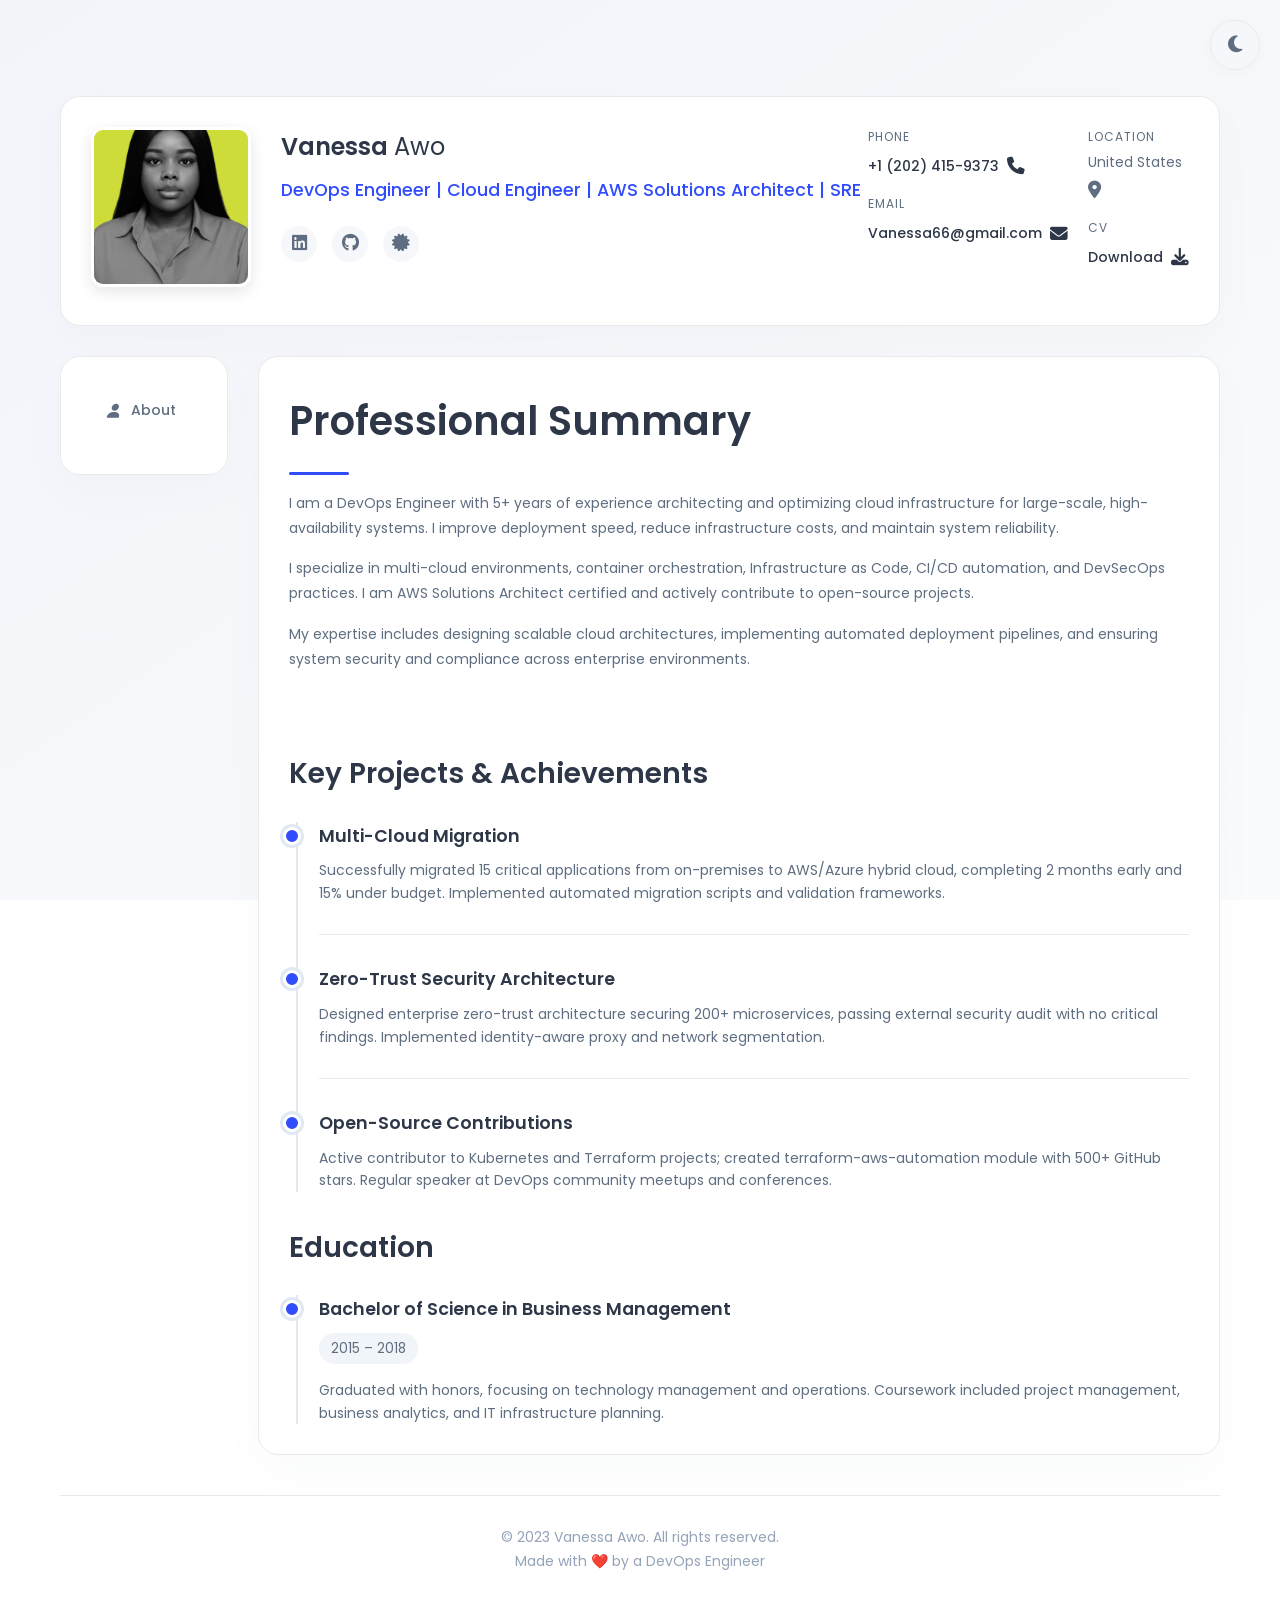
==== index.html @ 6b7e1b58 "Add files via upload" ====
<!DOCTYPE html>
<html lang="en">
<head>
    <meta charset="UTF-8">
    <meta name="viewport" content="width=device-width, initial-scale=1.0">
    <title>Vanessa Awo - DevOps Engineer</title>
    <link rel="stylesheet" href="https://cdnjs.cloudflare.com/ajax/libs/font-awesome/6.4.0/css/all.min.css">
    <link rel="preconnect" href="https://fonts.googleapis.com">
    <link rel="preconnect" href="https://fonts.gstatic.com" crossorigin>
    <link href="https://fonts.googleapis.com/css2?family=Poppins:wght@300;400;500;600;700&display=swap" rel="stylesheet">
    <style>
        /* CSS Variables - Light Theme (Default) */
        :root {
            --primary-color: #304cfd;
            --secondary-color: #5e6e80;
            --accent-color: #304cfd;
            --bg-color: linear-gradient(145.44deg, #f2f4fa, #fafbfc);
            --card-bg: #fff;
            --text-color: #2d3748;
            --text-light: #5e6e80;
            --border-color: #eaeaea;
            --shadow-color: rgba(103, 118, 128, .03);
            --header-bg: #fff;
            --sidebar-bg: #fff;
            --progress-bg: #f1f5f9;
            --timeline-bg: #e2e8f0;
            --form-bg: #fff;
            --social-bg: #f5f7fa;
            --nav-hover: #f5f7fa;
            --nav-active: #304cfd;
            --nav-text: #5e6e80;
            --nav-text-hover: #304cfd;
            --nav-text-active: #fff;
            --status-color: #304cfd;
            --footer-text: #94a3b8;
            --toggle-bg: #f5f7fa;
            --toggle-color: #5e6e80;
            --toggle-active: #304cfd;
        }

        /* Dark Theme Variables */
        body.dark-theme {
            --primary-color: #6366f1;
            --secondary-color: #94a3b8;
            --accent-color: #6366f1;
            --bg-color: linear-gradient(145.44deg, #0f172a, #1e293b);
            --card-bg: #1e293b;
            --text-color: #f1f5f9;
            --text-light: #94a3b8;
            --border-color: #334155;
            --shadow-color: rgba(0, 0, 0, 0.3);
            --header-bg: #1e293b;
            --sidebar-bg: #1e293b;
            --progress-bg: #334155;
            --timeline-bg: #475569;
            --form-bg: #1e293b;
            --social-bg: #334155;
            --nav-hover: #334155;
            --nav-active: #6366f1;
            --nav-text: #94a3b8;
            --nav-text-hover: #6366f1;
            --nav-text-active: #fff;
            --status-color: #6366f1;
            --footer-text: #64748b;
            --toggle-bg: #334155;
            --toggle-color: #94a3b8;
            --toggle-active: #6366f1;
        }

        /* Reset and Base Styles */
        * {
            margin: 0;
            padding: 0;
            box-sizing: border-box;
            background-repeat: no-repeat;
        }

        ::selection {
            background: transparent;
            color: var(--primary-color);
        }

        html {
            font-size: 1rem;
            -webkit-overflow-scrolling: touch;
            box-sizing: border-box;
            -ms-overflow-x: hidden;
        }

        body {
            background: var(--bg-color);
            background-repeat: no-repeat;
            background-attachment: fixed;
            color: var(--text-light);
            font-family: 'Poppins', sans-serif;
            font-weight: 400;
            font-size: .875rem;
            line-height: 1.7;
            min-height: 100vh;
            overflow-x: hidden;
            -webkit-font-smoothing: antialiased;
            transition: background 0.3s ease, color 0.3s ease;
        }

        /* Theme Toggle Button */
        .theme-toggle {
            position: fixed;
            top: 20px;
            right: 20px;
            z-index: 1000;
        }

        .theme-toggle-btn {
            width: 50px;
            height: 50px;
            border-radius: 50%;
            background: var(--toggle-bg);
            border: 1px solid var(--border-color);
            color: var(--toggle-color);
            cursor: pointer;
            display: flex;
            align-items: center;
            justify-content: center;
            font-size: 1.2rem;
            transition: all 0.3s ease;
            box-shadow: 0 4px 12px var(--shadow-color);
        }

        .theme-toggle-btn:hover {
            transform: translateY(-2px);
            box-shadow: 0 6px 16px var(--shadow-color);
            color: var(--toggle-active);
        }

        .theme-toggle-btn .fa-sun {
            display: none;
        }

        .dark-theme .theme-toggle-btn .fa-moon {
            display: none;
        }

        .dark-theme .theme-toggle-btn .fa-sun {
            display: block;
        }

        /* Container for centering content */
        .container {
            width: 100%;
            max-width: 1200px;
            margin: 0 auto;
            padding: 0 20px;
        }

        /* Box styling */
        .box {
            background-color: var(--card-bg);
            border-radius: 20px;
            box-shadow: 0 20px 40px var(--shadow-color);
            padding: 1.875rem;
            transition: all 0.3s ease;
            border: 1px solid var(--border-color);
        }

        /* Header specific styles */
        .header {
            display: flex;
            margin-bottom: 1.875rem;
        }

        .header__left {
            display: flex;
            align-items: flex-start;
            gap: 30px;
            flex: 1;
        }

        .header__photo {
            flex-shrink: 0;
        }

        .header__photo-img {
            width: 160px;
            height: 160px;
            border-radius: 12px;
            object-fit: cover;
            border: 3px solid var(--card-bg);
            box-shadow: 0 5px 15px rgba(0, 0, 0, 0.1);
        }

        .header__base-info {
            flex: 1;
        }

        /* Title styles */
        .title {
            font-weight: 600;
            color: var(--text-color);
            margin-bottom: 8px;
            transition: color 0.3s ease;
        }

        .titl--h4 {
            font-size: 1.5rem;
            font-weight: 600;
        }

        .weight--400 {
            font-weight: 400;
        }

        /* Status text */
        .status {
            color: var(--status-color);
            font-weight: 500;
            margin-bottom: 20px;
            font-size: 1.1rem;
        }

        /* Social icons */
        .header__social {
            display: flex;
            gap: 15px;
            list-style: none;
            padding: 0;
            margin-top: 20px;
        }

        .header__social li a {
            display: inline-flex;
            align-items: center;
            justify-content: center;
            width: 36px;
            height: 36px;
            background: var(--social-bg);
            border-radius: 50%;
            color: var(--text-light);
            transition: all 0.3s ease;
            text-decoration: none;
        }

        .header__social li a:hover {
            background: var(--accent-color);
            color: #fff;
            transform: translateY(-2px);
        }

        /* Font icons for social media */
        .font-icon {
            font-style: normal;
            font-size: 1.1rem;
        }

        /* Right side of header */
        .header__right {
            display: flex;
            gap: 20px;
        }

        .header__contact {
            list-style: none;
            padding: 0;
            margin: 0;
        }

        .header__contact li {
            margin-bottom: 12px;
            display: flex;
            flex-direction: column;
        }

        .overhead {
            font-size: 0.75rem;
            color: var(--secondary-color);
            text-transform: uppercase;
            letter-spacing: 1px;
            margin-bottom: 4px;
        }

        .header__contact a {
            color: var(--text-color);
            text-decoration: none;
            font-weight: 500;
            display: flex;
            align-items: center;
            gap: 8px;
            transition: color 0.3s ease;
        }

        .header__contact a:hover {
            color: var(--accent-color);
        }

        /* Specific icon styles */
        .icon-mail::before { content: "\f0e0"; font-family: "Font Awesome 6 Free"; font-weight: 900; }
        .icon-phone::before { content: "\f095"; font-family: "Font Awesome 6 Free"; font-weight: 900; }
        .icon-location::before { content: "\f3c5"; font-family: "Font Awesome 6 Free"; font-weight: 900; }
        .icon-download::before { content: "\f019"; font-family: "Font Awesome 6 Free"; font-weight: 900; }
        .icon-send::before { content: "\f1d8"; font-family: "Font Awesome 6 Free"; font-weight: 900; }
        .icon-linkedin1::before { content: "\f08c"; font-family: "Font Awesome 6 Brands"; }
        .icon-github1::before { content: "\f09b"; font-family: "Font Awesome 6 Brands"; }
        .icon-certificate::before { content: "\f0a3"; font-family: "Font Awesome 6 Free"; font-weight: 900; }
        .icon-check-circle::before { content: "\f058"; font-family: "Font Awesome 6 Free"; font-weight: 900; }

        /* Navigation Icons */
        .icon-user::before { content: "\f007"; font-family: "Font Awesome 6 Free"; font-weight: 900; }
        .icon-file-text::before { content: "\f15c"; font-family: "Font Awesome 6 Free"; font-weight: 900; }
        .icon-codesandbox::before { content: "\f5fd"; font-family: "Font Awesome 6 Free"; font-weight: 900; }
        .icon-book-open::before { content: "\f518"; font-family: "Font Awesome 6 Free"; font-weight: 900; }
        .icon-book::before { content: "\f02d"; font-family: "Font Awesome 6 Free"; font-weight: 900; }

        /* Additional spacing for the page */
        .gutter-top {
            padding-top: 6rem;
        }

        /* Row and Grid System */
        .row {
            display: flex;
            flex-wrap: wrap;
            margin: 0 -15px;
        }

        .sticky-parent {
            position: relative;
        }

        /* Column system */
        .col-12 {
            flex: 0 0 100%;
            max-width: 100%;
            padding: 0 15px;
        }

        @media (min-width: 768px) {
            .col-md-12 {
                flex: 0 0 100%;
                max-width: 100%;
            }
            
            .col-md-6 {
                flex: 0 0 50%;
                max-width: 50%;
            }
        }

        @media (min-width: 992px) {
            .col-lg-2 {
                flex: 0 0 16.666667%;
                max-width: 16.666667%;
            }
            
            .col-lg-10 {
                flex: 0 0 83.333333%;
                max-width: 83.333333%;
            }
            
            .col-lg-6 {
                flex: 0 0 50%;
                max-width: 50%;
            }
        }

        /* Sidebar Navigation */
        .sidebar {
            position: sticky;
            top: 100px;
        }

        .nav {
            list-style: none;
            padding: 0;
            margin: 0;
        }

        .nav__item {
            margin-bottom: 8px;
        }

        .nav__item a {
            display: flex;
            align-items: center;
            gap: 12px;
            padding: 12px 16px;
            color: var(--nav-text);
            text-decoration: none;
            border-radius: 10px;
            transition: all 0.3s ease;
            font-weight: 500;
        }

        .nav__item a:hover {
            background: var(--nav-hover);
            color: var(--nav-text-hover);
        }

        .nav__item a.router-link-exact-active,
        .nav__item a.router-link-active {
            background: var(--nav-active);
            color: var(--nav-text-active);
        }

        /* Main Content */
        .box-content {
            padding: 30px;
        }

        .pb-0 {
            padding-bottom: 0;
        }

        .pb-2 {
            padding-bottom: 0.5rem;
        }

        .pb-sm-2 {
            padding-bottom: 0.5rem;
        }

        @media (min-width: 576px) {
            .pb-sm-2 {
                padding-bottom: 1rem;
            }
        }

        .mt-2 {
            margin-top: 0.5rem;
        }

        .mt-3 {
            margin-top: 1rem;
        }

        .mt-4 {
            margin-top: 2rem;
        }

        .title--h1 {
            font-size: 2.5rem;
            font-weight: 600;
            color: var(--text-color);
            margin-bottom: 1rem;
        }

        .title--h3 {
            font-size: 1.75rem;
            font-weight: 600;
            color: var(--text-color);
            margin-bottom: 1.5rem;
        }

        .title--h4 {
            font-size: 1.25rem;
            font-weight: 600;
            color: var(--text-color);
            margin-bottom: 10px;
        }

        .title--h5 {
            font-size: 1.1rem;
            font-weight: 600;
            color: var(--text-color);
            margin-bottom: 5px;
        }

        .title__separate {
            position: relative;
            padding-bottom: 20px;
        }

        .title__separate::after {
            content: '';
            position: absolute;
            bottom: 0;
            left: 0;
            width: 60px;
            height: 3px;
            background: var(--accent-color);
            border-radius: 2px;
        }

        /* Resume Section Styles */
        .timeline {
            position: relative;
            padding-left: 30px;
        }

        .timeline::before {
            content: '';
            position: absolute;
            left: 7px;
            top: 0;
            bottom: 0;
            width: 2px;
            background: var(--timeline-bg);
        }

        .timeline__item {
            position: relative;
            margin-bottom: 30px;
            padding-bottom: 30px;
            border-bottom: 1px solid var(--border-color);
        }

        .timeline__item:last-child {
            border-bottom: none;
            margin-bottom: 0;
            padding-bottom: 0;
        }

        .timeline__item::before {
            content: '';
            position: absolute;
            left: -36px;
            top: 5px;
            width: 12px;
            height: 12px;
            border-radius: 50%;
            background: var(--accent-color);
            border: 3px solid var(--card-bg);
            box-shadow: 0 0 0 3px var(--timeline-bg);
        }

        .timeline__title {
            font-size: 1.1rem;
            font-weight: 600;
            color: var(--text-color);
            margin-bottom: 8px;
        }

        .timeline__title small {
            color: var(--secondary-color);
            font-weight: 400;
        }

        .timeline__period {
            display: inline-block;
            padding: 4px 12px;
            background: var(--progress-bg);
            border-radius: 20px;
            font-size: 0.85rem;
            color: var(--text-light);
            margin-bottom: 15px;
        }

        .timeline__description {
            color: var(--text-light);
            line-height: 1.6;
        }

        .timeline__description ul {
            list-style-type: none;
            padding-left: 0;
        }

        .timeline__description li {
            position: relative;
            padding-left: 20px;
            margin-bottom: 8px;
            color: var(--text-light);
        }

        .timeline__description li::before {
            content: "•";
            position: absolute;
            left: 0;
            color: var(--accent-color);
            font-weight: bold;
            font-size: 18px;
        }

        /* Skills Section */
        .skills-grid {
            display: grid;
            grid-template-columns: repeat(auto-fill, minmax(300px, 1fr));
            gap: 20px;
            margin-top: 20px;
        }

        .skill-category {
            margin-bottom: 25px;
        }

        .skill-category h4 {
            margin-bottom: 15px;
            color: var(--text-color);
        }

        .skill-tags {
            display: flex;
            flex-wrap: wrap;
            gap: 10px;
        }

        .skill-tag {
            display: inline-block;
            padding: 6px 15px;
            background: var(--social-bg);
            color: var(--text-light);
            border-radius: 20px;
            font-size: 0.85rem;
            font-weight: 500;
            transition: all 0.3s ease;
        }

        .skill-tag:hover {
            background: var(--accent-color);
            color: #fff;
            transform: translateY(-2px);
        }

        /* Contact Form Styles */
        .contact-form {
            margin-top: 20px;
        }

        .form-group {
            margin-bottom: 20px;
        }

        .form-control {
            width: 100%;
            padding: 12px 16px;
            font-size: 0.95rem;
            line-height: 1.5;
            color: var(--text-color);
            background-color: var(--form-bg);
            border: 1px solid var(--border-color);
            border-radius: 8px;
            transition: all 0.3s ease;
            font-family: 'Poppins', sans-serif;
        }

        .form-control:focus {
            outline: none;
            border-color: var(--accent-color);
            box-shadow: 0 0 0 3px rgba(48, 76, 253, 0.1);
        }

        .form-control::placeholder {
            color: var(--secondary-color);
        }

        .textarea {
            min-height: 120px;
            resize: vertical;
        }

        .btn {
            display: inline-flex;
            align-items: center;
            gap: 8px;
            padding: 12px 24px;
            background: var(--accent-color);
            color: white;
            border: none;
            border-radius: 8px;
            font-size: 0.95rem;
            font-weight: 500;
            cursor: pointer;
            transition: all 0.3s ease;
            font-family: 'Poppins', sans-serif;
        }

        .btn:hover {
            transform: translateY(-2px);
            box-shadow: 0 5px 15px rgba(48, 76, 253, 0.2);
        }

        .btn:active {
            transform: translateY(0);
        }

        .text-center {
            text-align: center;
        }

        .text-right {
            text-align: right;
        }

        .text-md-left {
            text-align: left;
        }

        .order-1 {
            order: 1;
        }

        .order-2 {
            order: 2;
        }

        @media (min-width: 768px) {
            .order-md-1 {
                order: 1;
            }
            .order-md-2 {
                order: 2;
            }
            .text-md-left {
                text-align: left;
            }
        }

        .hidden {
            display: none;
        }

        /* Footer */
        .footer {
            text-align: center;
            padding: 30px 0;
            color: var(--footer-text);
            font-size: 0.875rem;
            border-top: 1px solid var(--border-color);
            margin-top: 40px;
        }

        .footer a {
            color: var(--accent-color);
            text-decoration: none;
        }

        .footer a:hover {
            text-decoration: underline;
        }

        /* Responsive Design */
        @media (max-width: 992px) {
            .header {
                flex-direction: column;
                gap: 30px;
            }
            
            .header__left {
                flex-direction: column;
                align-items: center;
                text-align: center;
            }
            
            .header__social {
                justify-content: center;
            }
            
            .header__photo-img {
                width: 140px;
                height: 140px;
            }
            
            .sidebar {
                position: static;
                margin-bottom: 30px;
            }
            
            .sticky-parent {
                flex-direction: column;
            }
        }

        @media (max-width: 768px) {
            .box {
                padding: 1.5rem;
            }
            
            .box-content {
                padding: 20px;
            }
            
            .header__photo-img {
                width: 120px;
                height: 120px;
            }
            
            .titl--h4 {
                font-size: 1.3rem;
            }
            
            .title--h1 {
                font-size: 2rem;
            }
            
            .title--h3 {
                font-size: 1.5rem;
            }
            
            .text-right {
                text-align: center;
            }
            
            .theme-toggle {
                top: 10px;
                right: 10px;
            }
            
            .theme-toggle-btn {
                width: 40px;
                height: 40px;
                font-size: 1rem;
            }
        }

        @media (max-width: 576px) {
            .btn {
                width: 100%;
                justify-content: center;
            }
            
            .skills-grid {
                grid-template-columns: 1fr;
            }
        }

        /* Content visibility */
        .page-content {
            display: none;
        }
        
        .page-content.active {
            display: block;
            animation: fadeIn 0.5s ease;
        }
        
        @keyframes fadeIn {
            from { opacity: 0; transform: translateY(20px); }
            to { opacity: 1; transform: translateY(0); }
        }

        /* Form validation styles */
        .form-control.error {
            border-color: #dc3545;
        }
        
        .form-control.success {
            border-color: #28a745;
        }
        
        .form-message {
            margin-top: 10px;
            padding: 10px;
            border-radius: 8px;
            font-size: 0.875rem;
            display: none;
        }
        
        .form-message.success {
            background-color: rgba(40, 167, 69, 0.1);
            color: #28a745;
            border: 1px solid #28a745;
            display: block;
        }
        
        .form-message.error {
            background-color: rgba(220, 53, 69, 0.1);
            color: #dc3545;
            border: 1px solid #dc3545;
            display: block;
        }

        /* Certifications */
        .certifications-grid {
            display: grid;
            grid-template-columns: repeat(auto-fill, minmax(300px, 1fr));
            gap: 20px;
            margin-top: 20px;
        }

        .certification-item {
            background: var(--card-bg);
            border: 1px solid var(--border-color);
            border-radius: 12px;
            padding: 20px;
            transition: all 0.3s ease;
        }

        .certification-item:hover {
            transform: translateY(-5px);
            box-shadow: 0 10px 20px var(--shadow-color);
            border-color: var(--accent-color);
        }

        .certification-item h4 {
            color: var(--text-color);
            margin-bottom: 10px;
        }

        /* About Me Text */
        .about-text {
            color: var(--text-light);
            line-height: 1.8;
            margin-bottom: 30px;
        }

        .about-text p {
            margin-bottom: 15px;
        }
    </style>
</head>
<body>
    <!-- Theme Toggle -->
    <div class="theme-toggle">
        <button class="theme-toggle-btn" id="themeToggle">
            <i class="fas fa-moon"></i>
            <i class="fas fa-sun"></i>
        </button>
    </div>

    <div class="container gutter-top">
        <!-- Header -->
        <header class="header box">
            <div class="header__left">
                <div class="header__photo">
                    <img src="profile.png"
                         alt="Vanessa Awo" 
                         class="header__photo-img">
                </div>
                <div class="header__base-info">
                    <h4 class="title titl--h4">Vanessa <span class="weight--400">Awo</span></h4>
                    <div class="status">DevOps Engineer | Cloud Engineer | AWS Solutions Architect | SRE</div>
                    <ul class="header__social">
                        <li>
                            <a target="_blank" rel="noopener" href="https://linkedin.com/in/vanessa-awo" title="LinkedIn">
                                <em class="font-icon icon-linkedin1"></em>
                            </a>
                        </li>
                        <li>
                            <a target="_blank" rel="noopener" href="https://github.com/vanessaawo" title="GitHub">
                                <em class="font-icon icon-github1"></em>
                            </a>
                        </li>
                        <li>
                            <a href="#certifications" class="nav-link" data-page="certifications" title="Certifications">
                                <em class="font-icon icon-certificate"></em>
                            </a>
                        </li>
                    </ul>
                </div>
            </div>
            <div class="header__right">
                <ul class="header__contact">
                    <li>
                        <span class="overhead">Phone</span>
                        <a href="tel:+12024159373" title="Phone">
                            +1 (202) 415-9373 <em class="font-icon icon-phone"></em>
                        </a>
                    </li>
                    <li>
                        <span class="overhead">Email</span>
                        <a href="mailto:Vanessa66@gmail.com" title="Email">
                            Vanessa66@gmail.com <em class="font-icon icon-mail"></em>
                        </a>
                    </li>
                </ul>
                <ul class="header__contact">
                    <li>
                        <span class="overhead">Location</span>
                        United States <em class="font-icon icon-location"></em>
                    </li>
                    <li>
                        <span class="overhead">CV</span>
                        <a href="#" class="download-cv" title="Download CV">
                            Download <em class="font-icon icon-download"></em>
                        </a>
                    </li>
                </ul>
            </div>
        </header>

        <!-- Main Content with Navigation -->
        <div class="row sticky-parent">
            <!-- Sidebar Navigation -->
            <aside class="col-12 col-md-12 col-lg-2">
                <div class="sidebar box sticky-column">
                    <ul class="nav">
                        <li class="nav__item"><a href="#about" class="nav-link active" data-page="about"><em class="icon-user"></em> About</a></li>
                        <!-- <li class="nav__item"><a href="#experience" class="nav-link" data-page="experience"><em class="icon-file-text"></em> Experience</a></li>
                        <li class="nav__item"><a href="#skills" class="nav-link" data-page="skills"><em class="icon-codesandbox"></em> Skills</a></li>
                        <li class="nav__item"><a href="#certifications" class="nav-link" data-page="certifications"><em class="icon-book-open"></em> Certifications</a></li>
                        <li class="nav__item"><a href="#contact" class="nav-link" data-page="contact"><em class="icon-book"></em> Contact</a></li>
                  -->
                    </ul>
                </div>
            </aside>

            <!-- Main Content Area -->
            <div class="col-12 col-md-12 col-lg-10" id="content-area">
                <!-- About Page (Default) -->
                <div class="box box-content page-content active" id="about-page">
                    <div>
                        <div class="pb-0 pb-sm-2">
                            <h1 class="title title--h1 first-title title__separate">Professional Summary</h1>
                            <div class="about-text">
                                <p>I am a DevOps Engineer with 5+ years of experience architecting and optimizing cloud infrastructure for large-scale, high-availability systems. I improve deployment speed, reduce infrastructure costs, and maintain system reliability.</p>
                                <p>I specialize in multi-cloud environments, container orchestration, Infrastructure as Code, CI/CD automation, and DevSecOps practices. I am AWS Solutions Architect certified and actively contribute to open-source projects.</p>
                                <p>My expertise includes designing scalable cloud architectures, implementing automated deployment pipelines, and ensuring system security and compliance across enterprise environments.</p>
                            </div>
                        </div>

                        <!-- Key Projects & Achievements -->
                        <div class="mt-4">
                            <h2 class="title title--h3">Key Projects & Achievements</h2>
                            <div class="timeline">
                                <article class="timeline__item">
                                    <h5 class="title title--h5 timeline__title">Multi-Cloud Migration</h5>
                                    <p class="timeline__description">
                                        Successfully migrated 15 critical applications from on-premises to AWS/Azure hybrid cloud, completing 2 months early and 15% under budget. Implemented automated migration scripts and validation frameworks.
                                    </p>
                                </article>
                                
                                <article class="timeline__item">
                                    <h5 class="title title--h5 timeline__title">Zero-Trust Security Architecture</h5>
                                    <p class="timeline__description">
                                        Designed enterprise zero-trust architecture securing 200+ microservices, passing external security audit with no critical findings. Implemented identity-aware proxy and network segmentation.
                                    </p>
                                </article>
                                
                                <article class="timeline__item">
                                    <h5 class="title title--h5 timeline__title">Open-Source Contributions</h5>
                                    <p class="timeline__description">
                                        Active contributor to Kubernetes and Terraform projects; created terraform-aws-automation module with 500+ GitHub stars. Regular speaker at DevOps community meetups and conferences.
                                    </p>
                                </article>
                            </div>
                        </div>

                        <!-- Education -->
                        <div class="mt-4">
                            <h2 class="title title--h3">Education</h2>
                            <div class="timeline">
                                <article class="timeline__item">
                                    <h5 class="title title--h5 timeline__title">Bachelor of Science in Business Management</h5>
                                    <span class="timeline__period">2015 – 2018</span>
                                    <p class="timeline__description">
                                        Graduated with honors, focusing on technology management and operations. Coursework included project management, business analytics, and IT infrastructure planning.
                                    </p>
                                </article>
                            </div>
                        </div>
                    </div>
                </div>

                <!-- Experience Page -->
                <div class="box box-content page-content" id="experience-page">
                    <div>
                        <div class="pb-2">
                            <h1 class="title title--h1 first-title title__separate">Professional Experience</h1>
                        </div>
                        
                        <div class="row">
                            <div class="col-12">
                                <div class="timeline">
                                    <!-- Deutsche Bank Experience -->
                                    <article class="timeline__item">
                                        <h5 class="title title--h5 timeline__title">Deutsche Bank <small>as</small> Senior DevOps Engineer</h5>
                                        <span class="timeline__period">October 2022 – Present</span>
                                        <div class="timeline__description">
                                            <ul>
                                                <li>Migrated 45 legacy applications to containerized microservices on AWS EKS and Azure AKS, reducing deployment time by 75% and enabling 200+ daily deployments</li>
                                                <li>Built multi-cloud CI/CD pipelines using Jenkins, GitHub Actions, and ArgoCD, achieving 99.98% pipeline success across 15 production environments</li>
                                                <li>Reduced infrastructure costs by $420K annually via auto-scaling, instance rightsizing, and capacity planning</li>
                                                <li>Established observability stack with Prometheus, Grafana, and ELK, reducing MTTR by 60% and preventing 12 major outages</li>
                                                <li>Implemented GitOps with ArgoCD, enabling zero-downtime releases and automated rollbacks</li>
                                                <li>Integrated DevSecOps scans using SonarQube and Checkmarx, resolving 250+ vulnerabilities pre-production</li>
                                                <li>Automated infrastructure provisioning with Terraform and ARM templates for 200+ resources, reducing manual errors by 95%</li>
                                                <li>Developed Python automation for backups, incident response, and cloud operations, saving 30 hours weekly</li>
                                                <li>Improved security using HashiCorp Vault, IAM, and zero-trust policies, achieving SOC 2 Type II and ISO 27001 compliance</li>
                                            </ul>
                                            <strong>Technologies:</strong> AWS (EKS, EC2, Lambda, S3, RDS, CloudFormation), Azure (AKS, VMs, ARM), Kubernetes, Docker, Terraform, Jenkins, GitHub Actions, ArgoCD, Ansible, Prometheus, Grafana, ELK, SonarQube, Checkmarx, HashiCorp Vault, Python, Bash
                                        </div>
                                    </article>
                                    
                                    <!-- Sirius Point Experience -->
                                    <article class="timeline__item">
                                        <h5 class="title title--h5 timeline__title">Sirius Point <small>as</small> DevOps Engineer</h5>
                                        <span class="timeline__period">October 2019 – October 2022</span>
                                        <div class="timeline__description">
                                            <ul>
                                                <li>Designed and managed 12 AWS-native CI/CD pipelines supporting 150+ daily builds with 98.5% success</li>
                                                <li>Managed 8 Amazon EKS clusters (300+ pods, 50+ nodes) with autoscaling and Istio service mesh, maintaining 99.95% uptime</li>
                                                <li>Developed reusable Terraform modules and Cloud                                                <li>Managed 8 Amazon EKS clusters (300+ pods, 50+ nodes) with autoscaling and Istio service mesh, maintaining 99.95% uptime</li>
                                                <li>Developed reusable Terraform modules and CloudFormation templates, enabling self-service provisioning for 25 development teams</li>
                                                <li>Orchestrated data pipeline migration from on-premises to AWS Glue and Redshift, reducing processing time from 8 hours to 45 minutes</li>
                                                <li>Estructured monitoring and alerting with CloudWatch, Datadog, and PagerDuty, reducing incident response time by 70%</li>
                                                <li>Implemented security hardening using AWS Config, Security Hub, and GuardDuty, achieving 100% compliance with CIS benchmarks</li>
                                                <li>Created disaster recovery automation with AWS Backup and cross-region replication, achieving RPO of 5 minutes and RTO of 15 minutes</li>
                                                <li>Automated database operations (RDS, DynamoDB) using Lambda and Step Functions, reducing operational overhead by 40%</li>
                                            </ul>
                                            <strong>Technologies:</strong> AWS (EKS, EC2, S3, RDS, Lambda, CloudFormation, CloudWatch), Kubernetes, Docker, Terraform, Jenkins, GitLab CI, Ansible, Datadog, Prometheus, Grafana, Python, Bash, PostgreSQL, DynamoDB
                                        </div>
                                    </article>
                                    
                                    <!-- Early Career Experience -->
                                    <article class="timeline__item">
                                        <h5 class="title title--h5 timeline__title">Various Early Roles <small>as</small> Systems Administrator / Cloud Engineer</h5>
                                        <span class="timeline__period">2017 – 2019</span>
                                        <div class="timeline__description">
                                            <ul>
                                                <li>Managed VMware vSphere and Hyper-V environments, supporting 500+ virtual machines</li>
                                                <li>Implemented hybrid cloud solutions connecting on-premises infrastructure to AWS and Azure</li>
                                                <li>Automated server provisioning and configuration using PowerShell and Ansible</li>
                                                <li>Managed Windows and Linux server environments with focus on security and compliance</li>
                                                <li>Implemented monitoring solutions with Nagios and Zabbix</li>
                                                <li>Supported SQL Server and MySQL database administration</li>
                                            </ul>
                                            <strong>Technologies:</strong> VMware, Hyper-V, AWS, Azure, PowerShell, Ansible, Windows Server, Linux, SQL Server, MySQL, Nagios, Zabbix
                                        </div>
                                    </article>
                                </div>
                            </div>
                        </div>
                    </div>
                </div>

                <!-- Skills Page -->
                <div class="box box-content page-content" id="skills-page">
                    <div>
                        <div class="pb-2">
                            <h1 class="title title--h1 first-title title__separate">Technical Skills</h1>
                        </div>
                        
                        <div class="skills-grid">
                            <!-- Cloud Platforms -->
                            <div class="skill-category">
                                <h4 class="title title--h4">Cloud Platforms</h4>
                                <div class="skill-tags">
                                    <span class="skill-tag">AWS</span>
                                    <span class="skill-tag">Azure</span>
                                    <span class="skill-tag">Google Cloud</span>
                                    <span class="skill-tag">Multi-Cloud</span>
                                    <span class="skill-tag">Hybrid Cloud</span>
                                </div>
                            </div>
                            
                            <!-- Containerization & Orchestration -->
                            <div class="skill-category">
                                <h4 class="title title--h4">Containerization & Orchestration</h4>
                                <div class="skill-tags">
                                    <span class="skill-tag">Docker</span>
                                    <span class="skill-tag">Kubernetes</span>
                                    <span class="skill-tag">Amazon EKS</span>
                                    <span class="skill-tag">Azure AKS</span>
                                    <span class="skill-tag">Helm</span>
                                    <span class="skill-tag">Istio</span>
                                </div>
                            </div>
                            
                            <!-- Infrastructure as Code -->
                            <div class="skill-category">
                                <h4 class="title title--h4">Infrastructure as Code</h4>
                                <div class="skill-tags">
                                    <span class="skill-tag">Terraform</span>
                                    <span class="skill-tag">CloudFormation</span>
                                    <span class="skill-tag">ARM Templates</span>
                                    <span class="skill-tag">Pulumi</span>
                                    <span class="skill-tag">Ansible</span>
                                </div>
                            </div>
                            
                            <!-- CI/CD & DevOps Tools -->
                            <div class="skill-category">
                                <h4 class="title title--h4">CI/CD & DevOps Tools</h4>
                                <div class="skill-tags">
                                    <span class="skill-tag">Jenkins</span>
                                    <span class="skill-tag">GitHub Actions</span>
                                    <span class="skill-tag">GitLab CI</span>
                                    <span class="skill-tag">ArgoCD</span>
                                    <span class="skill-tag">Spinnaker</span>
                                    <span class="skill-tag">CircleCI</span>
                                </div>
                            </div>
                            
                            <!-- Monitoring & Observability -->
                            <div class="skill-category">
                                <h4 class="title title--h4">Monitoring & Observability</h4>
                                <div class="skill-tags">
                                    <span class="skill-tag">Prometheus</span>
                                    <span class="skill-tag">Grafana</span>
                                    <span class="skill-tag">ELK Stack</span>
                                    <span class="skill-tag">Datadog</span>
                                    <span class="skill-tag">CloudWatch</span>
                                    <span class="skill-tag">Splunk</span>
                                </div>
                            </div>
                            
                            <!-- Programming & Scripting -->
                            <div class="skill-category">
                                <h4 class="title title--h4">Programming & Scripting</h4>
                                <div class="skill-tags">
                                    <span class="skill-tag">Python</span>
                                    <span class="skill-tag">Bash</span>
                                    <span class="skill-tag">PowerShell</span>
                                    <span class="skill-tag">Go</span>
                                    <span class="skill-tag">YAML</span>
                                    <span class="skill-tag">JSON</span>
                                </div>
                            </div>
                            
                            <!-- Security & Compliance -->
                            <div class="skill-category">
                                <h4 class="title title--h4">Security & Compliance</h4>
                                <div class="skill-tags">
                                    <span class="skill-tag">DevSecOps</span>
                                    <span class="skill-tag">HashiCorp Vault</span>
                                    <span class="skill-tag">AWS IAM</span>
                                    <span class="skill-tag">Zero Trust</span>
                                    <span class="skill-tag">SOC 2</span>
                                    <span class="skill-tag">ISO 27001</span>
                                </div>
                            </div>
                            
                            <!-- Databases -->
                            <div class="skill-category">
                                <h4 class="title title--h4">Databases</h4>
                                <div class="skill-tags">
                                    <span class="skill-tag">PostgreSQL</span>
                                    <span class="skill-tag">MySQL</span>
                                    <span class="skill-tag">DynamoDB</span>
                                    <span class="skill-tag">Redis</span>
                                    <span class="skill-tag">MongoDB</span>
                                    <span class="skill-tag">RDS</span>
                                </div>
                            </div>
                        </div>
                        
                        <!-- Methodologies -->
                        <div class="mt-4">
                            <h2 class="title title--h3">Methodologies & Practices</h2>
                            <div class="skill-tags">
                                <span class="skill-tag">Agile/Scrum</span>
                                <span class="skill-tag">GitOps</span>
                                <span class="skill-tag">Site Reliability Engineering (SRE)</span>
                                <span class="skill-tag">Infrastructure as Code (IaC)</span>
                                <span class="skill-tag">Continuous Everything</span>
                                <span class="skill-tag">Disaster Recovery</span>
                                <span class="skill-tag">Capacity Planning</span>
                                <span class="skill-tag">Cost Optimization</span>
                            </div>
                        </div>
                    </div>
                </div>

                <!-- Certifications Page -->
                <div class="box box-content page-content" id="certifications-page">
                    <div>
                        <div class="pb-2">
                            <h1 class="title title--h1 first-title title__separate">Certifications</h1>
                        </div>
                        
                        <div class="certifications-grid">
                            <!-- AWS Certifications -->
                            <div class="certification-item">
                                <h4 class="title title--h4">AWS Certified Solutions Architect - Professional</h4>
                                <p class="timeline__period">Amazon Web Services | 2023</p>
                                <p class="timeline__description">Validates advanced technical skills and experience in designing distributed systems and applications on AWS.</p>
                            </div>
                            
                            <div class="certification-item">
                                <h4 class="title title--h4">AWS Certified DevOps Engineer - Professional</h4>
                                <p class="timeline__period">Amazon Web Services | 2022</p>
                                <p class="timeline__description">Demonstrates expertise in provisioning, operating, and managing distributed application systems on AWS.</p>
                            </div>
                            
                            <!-- Kubernetes Certifications -->
                            <div class="certification-item">
                                <h4 class="title title--h4">Certified Kubernetes Administrator (CKA)</h4>
                                <p class="timeline__period">Cloud Native Computing Foundation | 2022</p>
                                <p class="timeline__description">Validates the skills, knowledge, and competence to perform the responsibilities of a Kubernetes administrator.</p>
                            </div>
                            
                            <div class="certification-item">
                                <h4 class="title title--h4">Certified Kubernetes Application Developer (CKAD)</h4>
                                <p class="timeline__period">Cloud Native Computing Foundation | 2021</p>
                                <p class="timeline__description">Demonstrates competency in designing, building, configuring, and exposing cloud native applications for Kubernetes.</p>
                            </div>
                            
                            <!-- Security Certifications -->
                            <div class="certification-item">
                                <h4 class="title title--h4">HashiCorp Certified: Terraform Associate</h4>
                                <p class="timeline__period">HashiCorp | 2021</p>
                                <p class="timeline__description">Validates knowledge and skills in infrastructure automation using Terraform.</p>
                            </div>
                            
                            <div class="certification-item">
                                <h4 class="title title--h4">Microsoft Certified: Azure Administrator Associate</h4>
                                <p class="timeline__period">Microsoft | 2020</p>
                                <p class="timeline__description">Demonstrates expertise in implementing, managing, and monitoring identity, governance, storage, compute, and virtual networks in a cloud environment.</p>
                            </div>
                            
                            <!-- Other Certifications -->
                            <div class="certification-item">
                                <h4 class="title title--h4">Google Cloud Associate Cloud Engineer</h4>
                                <p class="timeline__period">Google Cloud | 2020</p>
                                <p class="timeline__description">Validates skills in deploying applications, monitoring operations, and managing enterprise solutions on Google Cloud.</p>
                            </div>
                            
                            <div class="certification-item">
                                <h4 class="title title--h4">Certified Jenkins Engineer (CJE)</h4>
                                <p class="timeline__period">CloudBees | 2019</p>
                                <p class="timeline__description">Demonstrates advanced Jenkins knowledge and ability to design, implement, and maintain Jenkins-based solutions.</p>
                            </div>
                        </div>
                    </div>
                </div>

                <!-- Contact Page -->
                <div class="box box-content page-content" id="contact-page">
                    <div>
                        <div class="pb-2">
                            <h1 class="title title--h1 first-title title__separate">Get In Touch</h1>
                        </div>
                        
                        <div class="row">
                            <div class="col-12 col-lg-6">
                                <h3 class="title title--h3">Contact Information</h3>
                                <ul class="header__contact">
                                    <li>
                                        <span class="overhead">Phone</span>
                                        <a href="tel:+12024159373" title="Phone">
                                            +1 (202) 415-9373 <em class="font-icon icon-phone"></em>
                                        </a>
                                    </li>
                                    <li>
                                        <span class="overhead">Email</span>
                                        <a href="mailto:Vanessa66@gmail.com" title="Email">
                                            Vanessa66@gmail.com <em class="font-icon icon-mail"></em>
                                        </a>
                                    </li>
                                    <li>
                                        <span class="overhead">Location</span>
                                        United States <em class="font-icon icon-location"></em>
                                    </li>
                                    <li>
                                        <span class="overhead">Availability</span>
                                        Open to new opportunities & consulting projects
                                    </li>
                                </ul>
                                
                                <div class="mt-4">
                                    <h3 class="title title--h3">Connect With Me</h3>
                                    <ul class="header__social">
                                        <li>
                                            <a target="_blank" rel="noopener" href="https://linkedin.com/in/vanessa-awo" title="LinkedIn">
                                                <em class="font-icon icon-linkedin1"></em>
                                            </a>
                                        </li>
                                        <li>
                                            <a target="_blank" rel="noopener" href="https://github.com/vanessaawo" title="GitHub">
                                                <em class="font-icon icon-github1"></em>
                                            </a>
                                        </li>
                                        <li>
                                            <a href="https://dev.to/vanessaawo" target="_blank" rel="noopener" title="Dev.to">
                                                <em class="font-icon">DEV</em>
                                            </a>
                                        </li>
                                        <li>
                                            <a href="https://medium.com/@vanessaawo" target="_blank" rel="noopener" title="Medium">
                                                <em class="font-icon">M</em>
                                            </a>
                                        </li>
                                    </ul>
                                </div>
                            </div>
                            
                            <div class="col-12 col-lg-6">
                                <h3 class="title title--h3">Send a Message</h3>
                                <form id="contact-form" class="contact-form">
                                    <div class="form-group">
                                        <input type="text" class="form-control" id="name" name="name" placeholder="Your Name" required>
                                    </div>
                                    <div class="form-group">
                                        <input type="email" class="form-control" id="email" name="email" placeholder="Your Email" required>
                                    </div>
                                    <div class="form-group">
                                        <input type="text" class="form-control" id="subject" name="subject" placeholder="Subject" required>
                                    </div>
                                    <div class="form-group">
                                        <textarea class="form-control textarea" id="message" name="message" placeholder="Your Message" rows="4" required></textarea>
                                    </div>
                                    <div class="form-group text-right">
                                        <button type="submit" class="btn">
                                            Send Message <em class="font-icon icon-send"></em>
                                        </button>
                                    </div>
                                    <div id="form-message" class="form-message"></div>
                                </form>
                            </div>
                        </div>
                    </div>
                </div>
            </div>
        </div>
        
        <!-- Footer -->
        <footer class="footer">
            <div class="container">
                <p>&copy; 2023 Vanessa Awo. All rights reserved.</p>
                <p>Made with ❤️ by a DevOps Engineer</p>
            </div>
        </footer>
    </div>

    <script>
        // Theme Toggle Functionality
        const themeToggle = document.getElementById('themeToggle');
        const body = document.body;
        
        // Check for saved theme or prefer-color-scheme
        const savedTheme = localStorage.getItem('theme') || (window.matchMedia('(prefers-color-scheme: dark)').matches ? 'dark' : 'light');
        
        if (savedTheme === 'dark') {
            body.classList.add('dark-theme');
        }
        
        themeToggle.addEventListener('click', () => {
            body.classList.toggle('dark-theme');
            const theme = body.classList.contains('dark-theme') ? 'dark' : 'light';
            localStorage.setItem('theme', theme);
        });

        // Navigation Functionality
        const navLinks = document.querySelectorAll('.nav-link');
        const pageContents = document.querySelectorAll('.page-content');
        
        navLinks.forEach(link => {
            link.addEventListener('click', (e) => {
                e.preventDefault();
                
                // Remove active class from all links and pages
                navLinks.forEach(l => l.classList.remove('active'));
                pageContents.forEach(content => content.classList.remove('active'));
                
                // Add active class to clicked link
                link.classList.add('active');
                
                // Show corresponding page
                const pageId = link.getAttribute('data-page');
                const pageElement = document.getElementById(`${pageId}-page`);
                if (pageElement) {
                    pageElement.classList.add('active');
                }
            });
        });

        // Contact Form Handling
        const contactForm = document.getElementById('contact-form');
        const formMessage = document.getElementById('form-message');
        
        contactForm.addEventListener('submit', async (e) => {
            e.preventDefault();
            
            // Basic form validation
            const name = document.getElementById('name').value.trim();
            const email = document.getElementById('email').value.trim();
            const subject = document.getElementById('subject').value.trim();
            const message = document.getElementById('message').value.trim();
            
            if (!name || !email || !subject || !message) {
                showFormMessage('Please fill in all fields.', 'error');
                return;
            }
            
            if (!isValidEmail(email)) {
                showFormMessage('Please enter a valid email address.', 'error');
                return;
            }
            
            // Show loading state
            const submitBtn = contactForm.querySelector('button[type="submit"]');
            const originalText = submitBtn.innerHTML;
            submitBtn.innerHTML = 'Sending... <i class="fas fa-spinner fa-spin"></i>';
            submitBtn.disabled = true;
            
            // Simulate form submission (in a real implementation, you would send to a server)
            setTimeout(() => {
                showFormMessage('Thank you for your message! I\'ll get back to you soon.', 'success');
                contactForm.reset();
                submitBtn.innerHTML = originalText;
                submitBtn.disabled = false;
            }, 1500);
        });
        
        function showFormMessage(text, type) {
            formMessage.textContent = text;
            formMessage.className = `form-message ${type}`;
            
            // Hide message after 5 seconds
            setTimeout(() => {
                formMessage.style.opacity = '0';
                setTimeout(() => {
                    formMessage.textContent = '';
                    formMessage.className = 'form-message';
                    formMessage.style.opacity = '1';
                }, 500);
            }, 5000);
        }
        
        function isValidEmail(email) {
            const re = /^[^\s@]+@[^\s@]+\.[^\s@]+$/;
            return re.test(email);
        }

        // CV Download Simulation
        const downloadCvBtn = document.querySelector('.download-cv');
        downloadCvBtn.addEventListener('click', (e) => {
            e.preventDefault();
            alert('CV download would start in a real implementation. For now, please use the contact form to request a copy.');
        });

        // Smooth scrolling for anchor links
        document.querySelectorAll('a[href^="#"]').forEach(anchor => {
            anchor.addEventListener('click', function (e) {
                e.preventDefault();
                
                const targetId = this.getAttribute('href');
                if (targetId === '#') return;
                
                const targetElement = document.querySelector(targetId);
                if (targetElement) {
                    window.scrollTo({
                        top: targetElement.offsetTop - 100,
                        behavior: 'smooth'
                    });
                }
            });
        });
    </script>
</body>
</html>
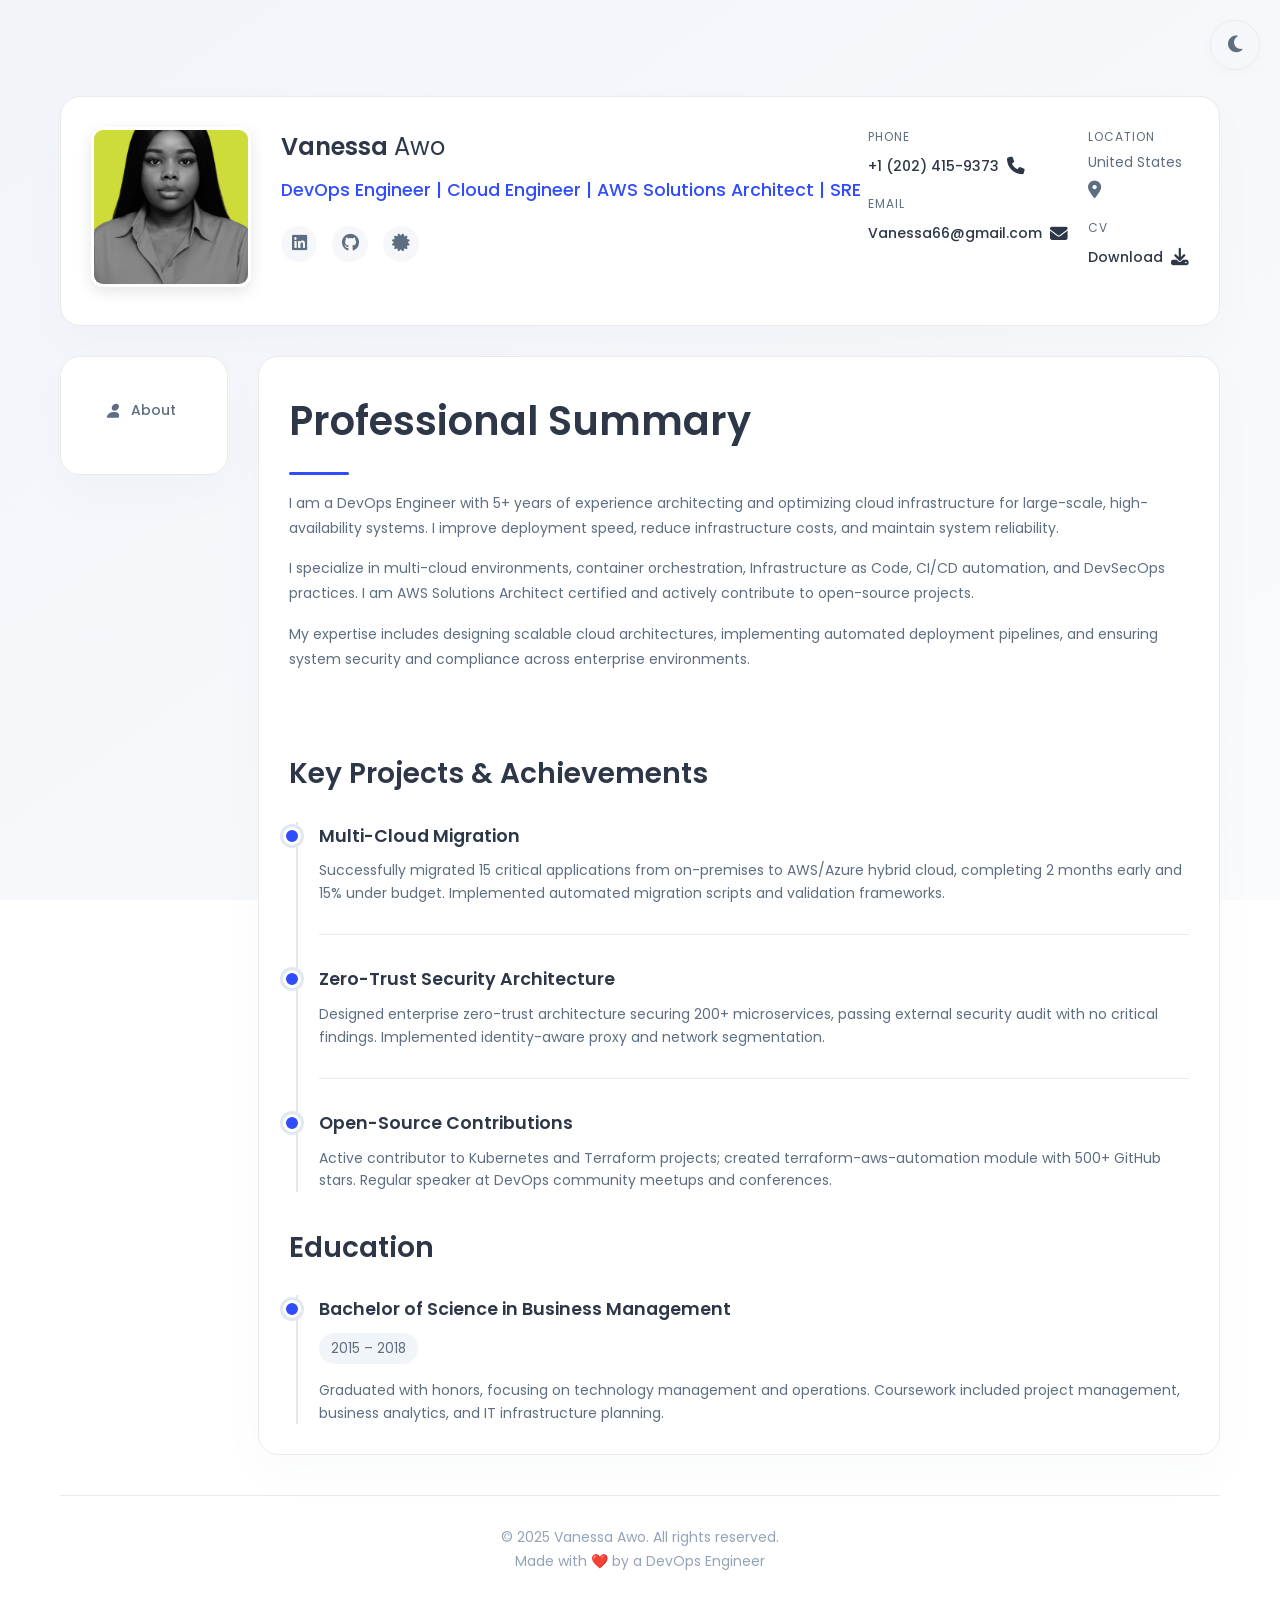
==== commit 0485c96d: "Update index.html" ====
--- a/index.html
+++ b/index.html
@@ -1394,7 +1394,7 @@
         <!-- Footer -->
         <footer class="footer">
             <div class="container">
-                <p>&copy; 2023 Vanessa Awo. All rights reserved.</p>
+                <p>&copy; 2025 Vanessa Awo. All rights reserved.</p>
                 <p>Made with ❤️ by a DevOps Engineer</p>
             </div>
         </footer>
@@ -1526,4 +1526,5 @@
         });
     </script>
 </body>
-</html>+
+</html>
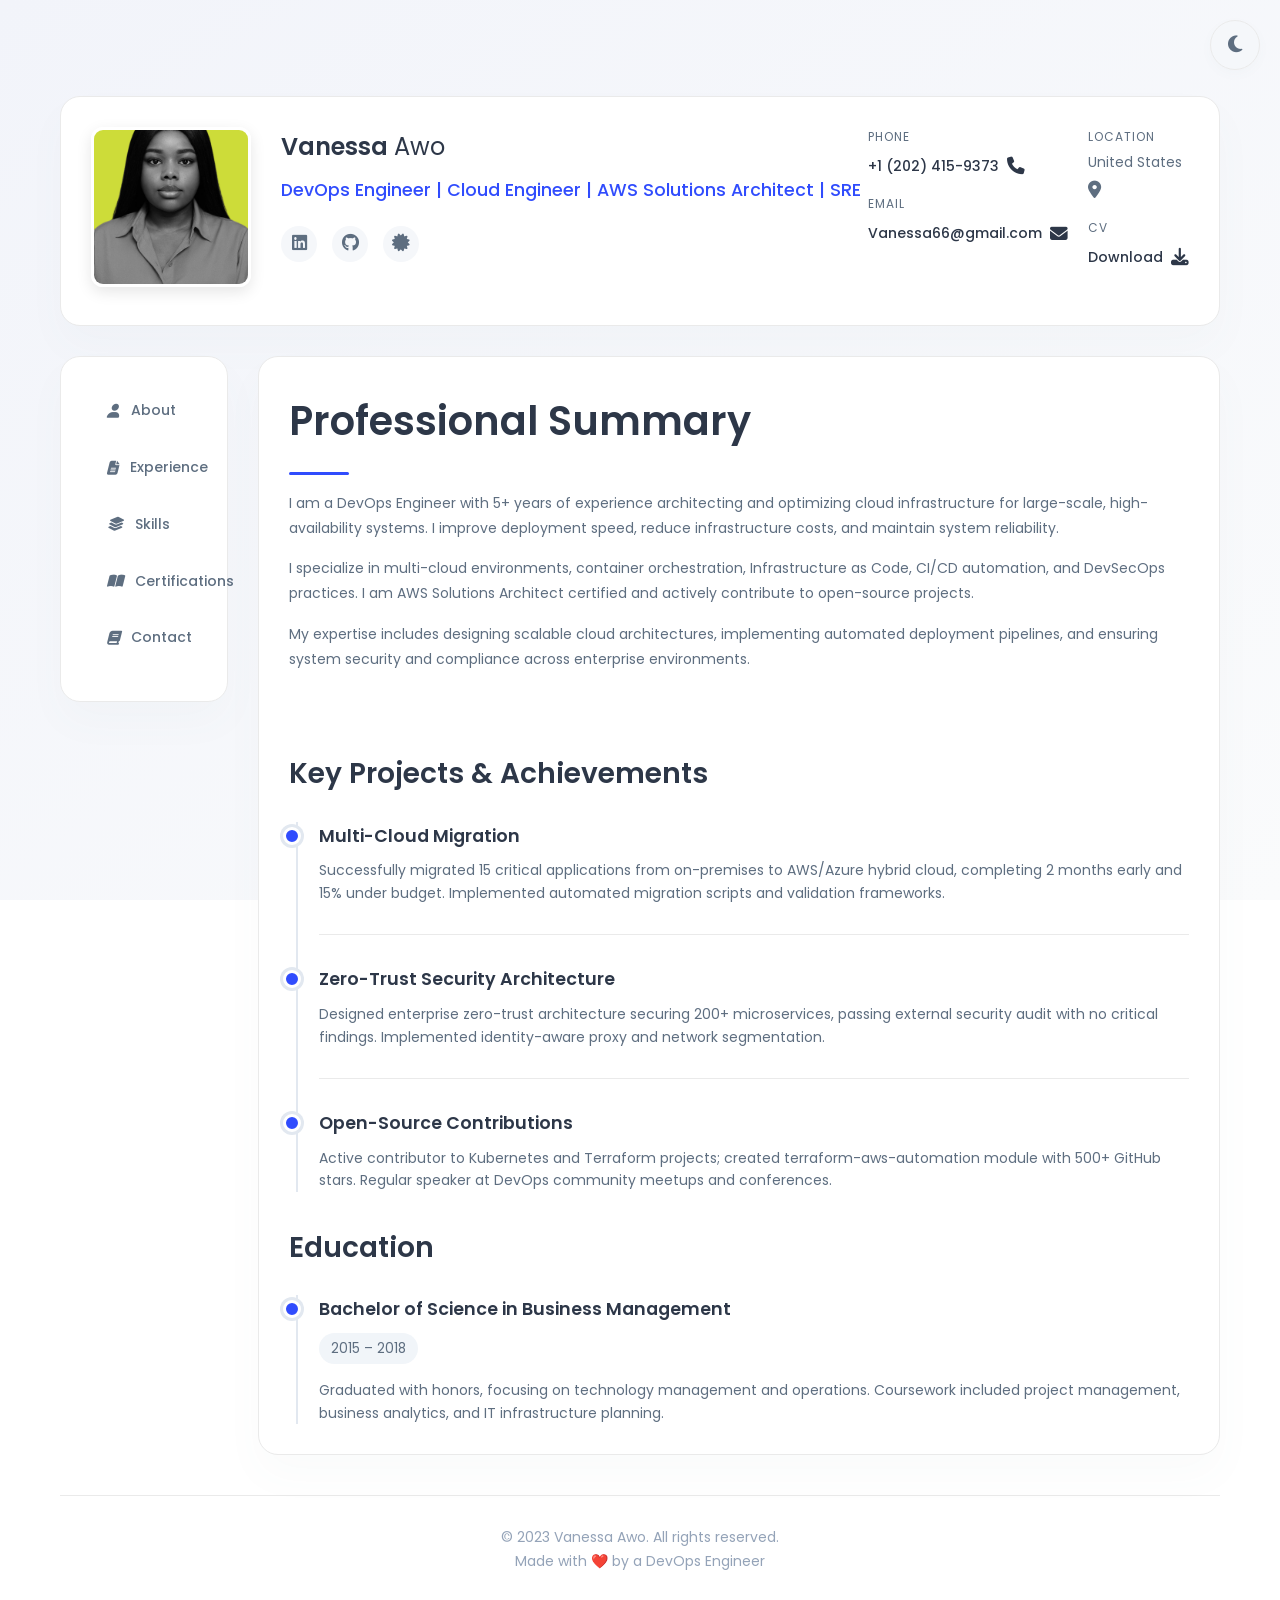
==== commit 7b0f8991: "updated index file" ====
--- a/index.html
+++ b/index.html
@@ -973,11 +973,11 @@
                 <div class="sidebar box sticky-column">
                     <ul class="nav">
                         <li class="nav__item"><a href="#about" class="nav-link active" data-page="about"><em class="icon-user"></em> About</a></li>
-                        <!-- <li class="nav__item"><a href="#experience" class="nav-link" data-page="experience"><em class="icon-file-text"></em> Experience</a></li>
+                        <li class="nav__item"><a href="#experience" class="nav-link" data-page="experience"><em class="icon-file-text"></em> Experience</a></li>
                         <li class="nav__item"><a href="#skills" class="nav-link" data-page="skills"><em class="icon-codesandbox"></em> Skills</a></li>
                         <li class="nav__item"><a href="#certifications" class="nav-link" data-page="certifications"><em class="icon-book-open"></em> Certifications</a></li>
                         <li class="nav__item"><a href="#contact" class="nav-link" data-page="contact"><em class="icon-book"></em> Contact</a></li>
-                  -->
+                 
                     </ul>
                 </div>
             </aside>
@@ -1250,7 +1250,7 @@
                             <!-- AWS Certifications -->
                             <div class="certification-item">
                                 <h4 class="title title--h4">AWS Certified Solutions Architect - Professional</h4>
-                                <p class="timeline__period">Amazon Web Services | 2023</p>
+                                <p class="timeline__period">Amazon Web Services | 2025</p>
                                 <p class="timeline__description">Validates advanced technical skills and experience in designing distributed systems and applications on AWS.</p>
                             </div>
                             
@@ -1394,7 +1394,7 @@
         <!-- Footer -->
         <footer class="footer">
             <div class="container">
-                <p>&copy; 2025 Vanessa Awo. All rights reserved.</p>
+                <p>&copy; 2023 Vanessa Awo. All rights reserved.</p>
                 <p>Made with ❤️ by a DevOps Engineer</p>
             </div>
         </footer>
@@ -1526,5 +1526,4 @@
         });
     </script>
 </body>
-
-</html>
+</html>
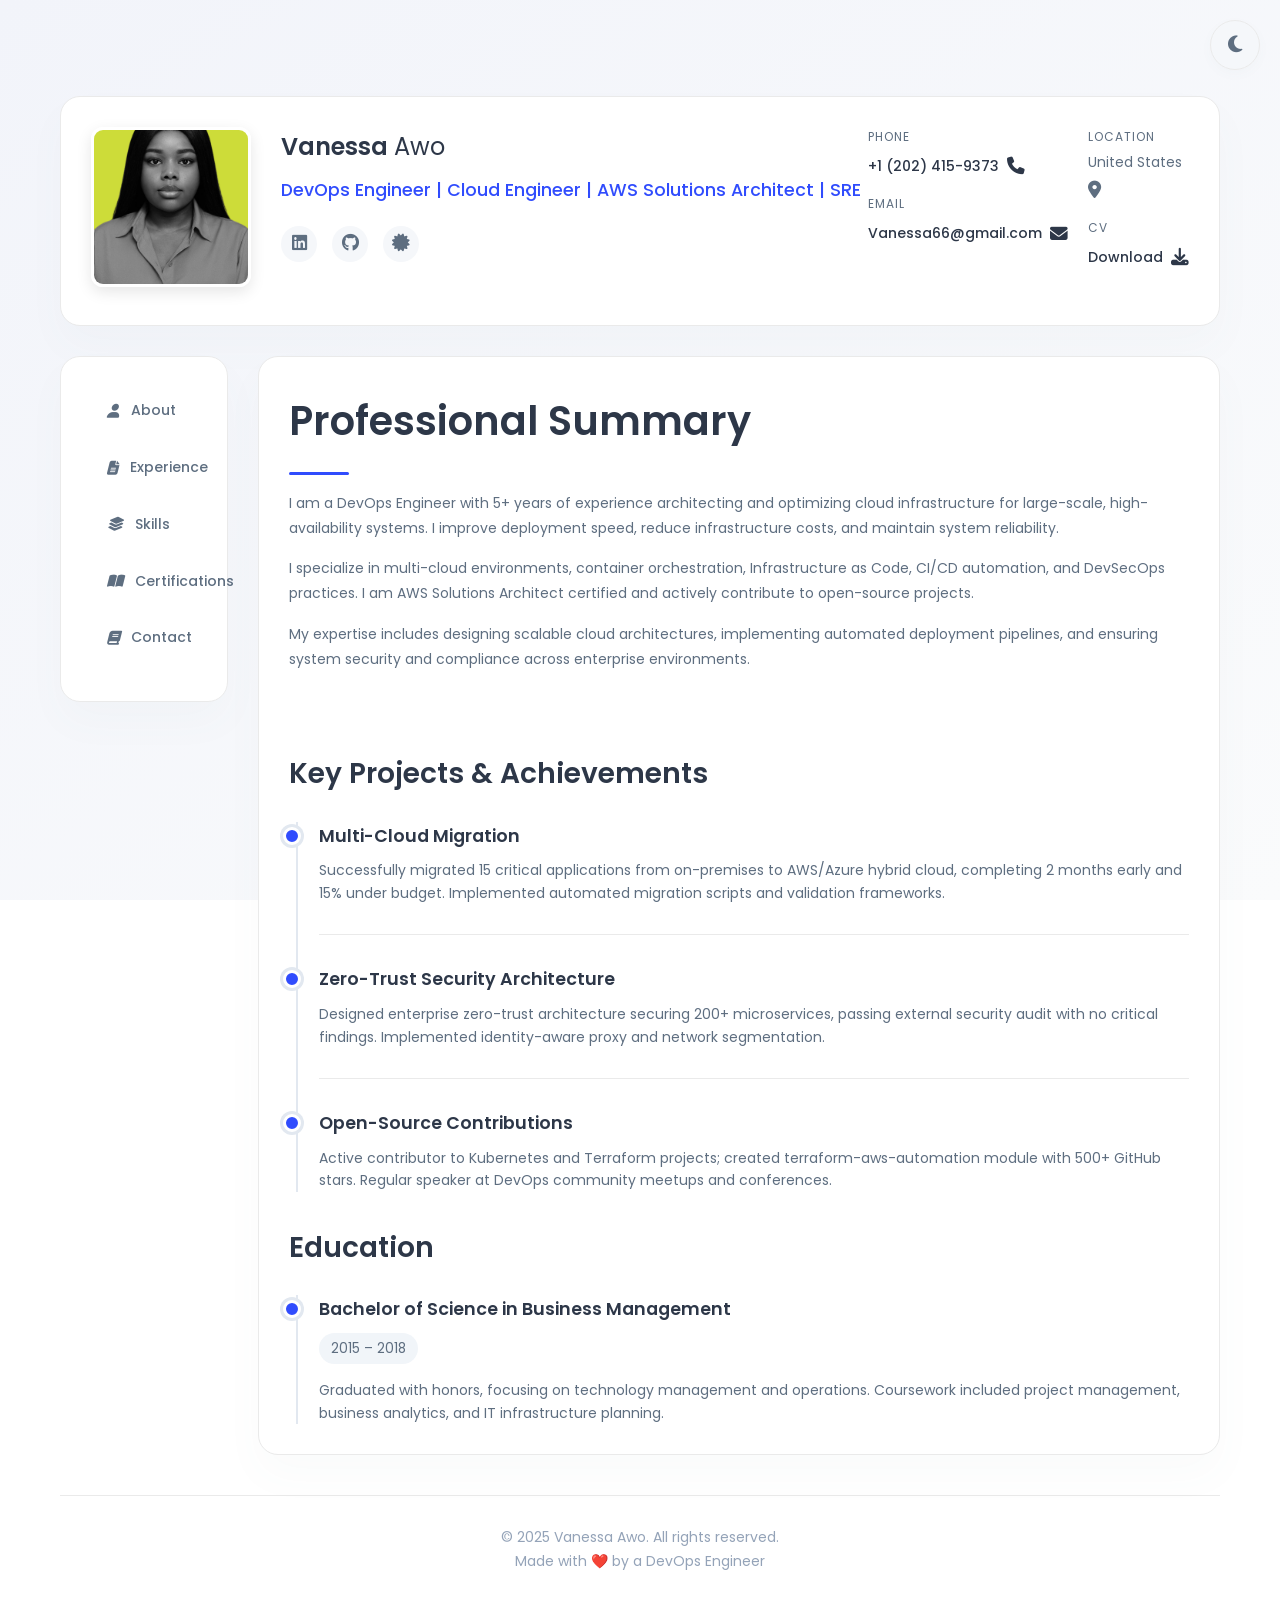
==== commit 7f97e38b: "Update index.html" ====
--- a/index.html
+++ b/index.html
@@ -1394,7 +1394,7 @@
         <!-- Footer -->
         <footer class="footer">
             <div class="container">
-                <p>&copy; 2023 Vanessa Awo. All rights reserved.</p>
+                <p>&copy; 2025 Vanessa Awo. All rights reserved.</p>
                 <p>Made with ❤️ by a DevOps Engineer</p>
             </div>
         </footer>
@@ -1526,4 +1526,5 @@
         });
     </script>
 </body>
-</html>+
+</html>
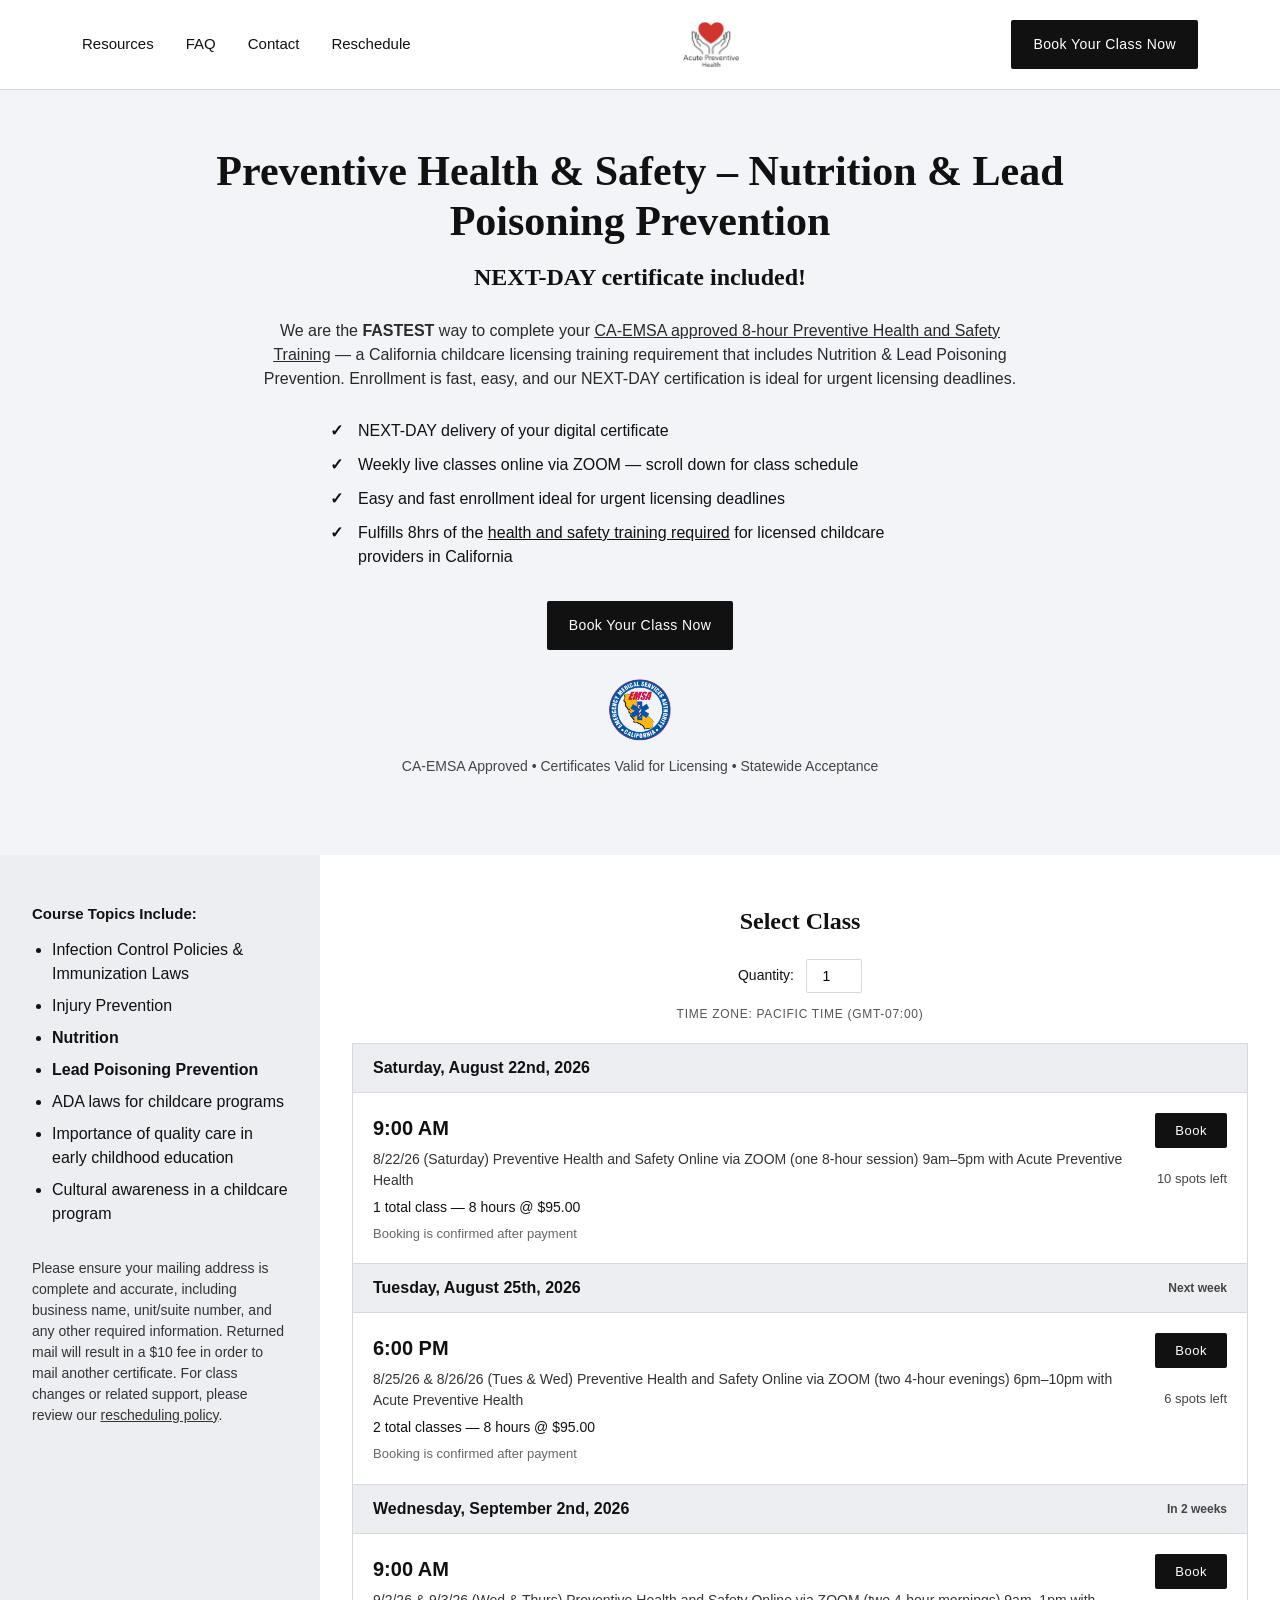
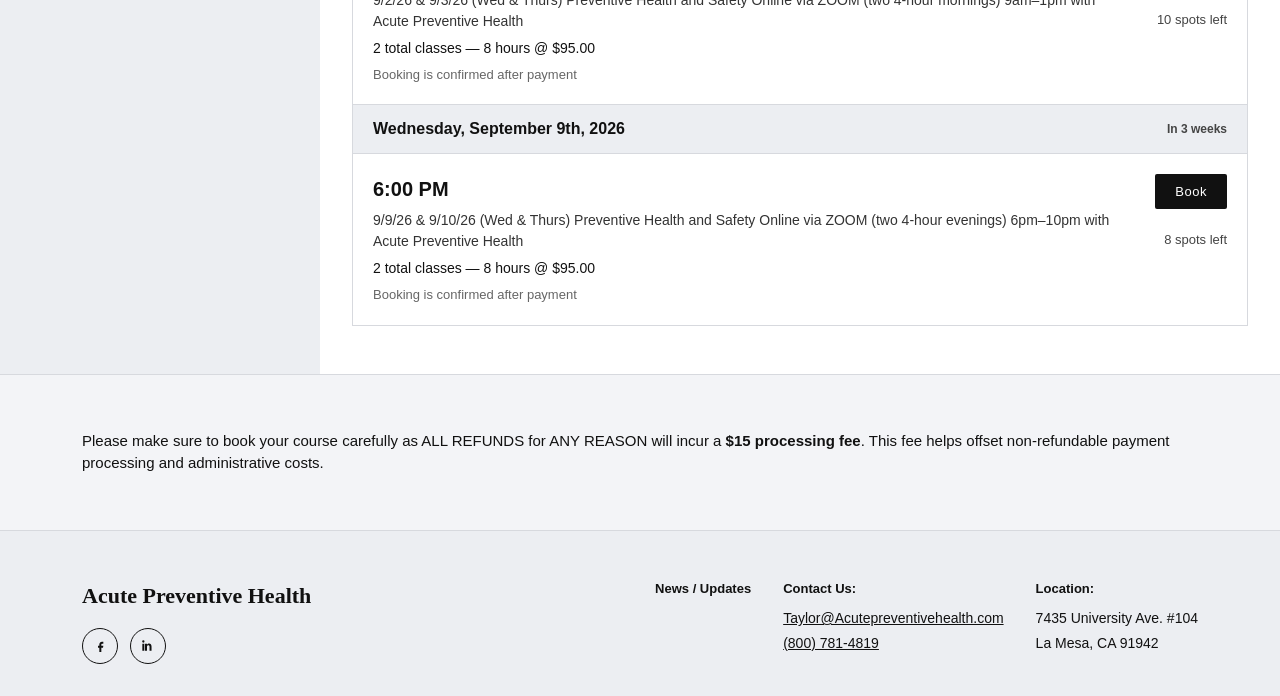
==== commit faceb9f9: "update all source material of acute website" ====
--- a/index.html
+++ b/index.html
@@ -1,1530 +1,170 @@
-<!DOCTYPE html>
-<html lang="en">
-<head>
-    <meta charset="UTF-8">
-    <meta name="viewport" content="width=device-width, initial-scale=1.0">
-    <title>Vanessa Awo - DevOps Engineer</title>
-    <link rel="stylesheet" href="https://cdnjs.cloudflare.com/ajax/libs/font-awesome/6.4.0/css/all.min.css">
-    <link rel="preconnect" href="https://fonts.googleapis.com">
-    <link rel="preconnect" href="https://fonts.gstatic.com" crossorigin>
-    <link href="https://fonts.googleapis.com/css2?family=Poppins:wght@300;400;500;600;700&display=swap" rel="stylesheet">
-    <style>
-        /* CSS Variables - Light Theme (Default) */
-        :root {
-            --primary-color: #304cfd;
-            --secondary-color: #5e6e80;
-            --accent-color: #304cfd;
-            --bg-color: linear-gradient(145.44deg, #f2f4fa, #fafbfc);
-            --card-bg: #fff;
-            --text-color: #2d3748;
-            --text-light: #5e6e80;
-            --border-color: #eaeaea;
-            --shadow-color: rgba(103, 118, 128, .03);
-            --header-bg: #fff;
-            --sidebar-bg: #fff;
-            --progress-bg: #f1f5f9;
-            --timeline-bg: #e2e8f0;
-            --form-bg: #fff;
-            --social-bg: #f5f7fa;
-            --nav-hover: #f5f7fa;
-            --nav-active: #304cfd;
-            --nav-text: #5e6e80;
-            --nav-text-hover: #304cfd;
-            --nav-text-active: #fff;
-            --status-color: #304cfd;
-            --footer-text: #94a3b8;
-            --toggle-bg: #f5f7fa;
-            --toggle-color: #5e6e80;
-            --toggle-active: #304cfd;
-        }
-
-        /* Dark Theme Variables */
-        body.dark-theme {
-            --primary-color: #6366f1;
-            --secondary-color: #94a3b8;
-            --accent-color: #6366f1;
-            --bg-color: linear-gradient(145.44deg, #0f172a, #1e293b);
-            --card-bg: #1e293b;
-            --text-color: #f1f5f9;
-            --text-light: #94a3b8;
-            --border-color: #334155;
-            --shadow-color: rgba(0, 0, 0, 0.3);
-            --header-bg: #1e293b;
-            --sidebar-bg: #1e293b;
-            --progress-bg: #334155;
-            --timeline-bg: #475569;
-            --form-bg: #1e293b;
-            --social-bg: #334155;
-            --nav-hover: #334155;
-            --nav-active: #6366f1;
-            --nav-text: #94a3b8;
-            --nav-text-hover: #6366f1;
-            --nav-text-active: #fff;
-            --status-color: #6366f1;
-            --footer-text: #64748b;
-            --toggle-bg: #334155;
-            --toggle-color: #94a3b8;
-            --toggle-active: #6366f1;
-        }
-
-        /* Reset and Base Styles */
-        * {
-            margin: 0;
-            padding: 0;
-            box-sizing: border-box;
-            background-repeat: no-repeat;
-        }
-
-        ::selection {
-            background: transparent;
-            color: var(--primary-color);
-        }
-
-        html {
-            font-size: 1rem;
-            -webkit-overflow-scrolling: touch;
-            box-sizing: border-box;
-            -ms-overflow-x: hidden;
-        }
-
-        body {
-            background: var(--bg-color);
-            background-repeat: no-repeat;
-            background-attachment: fixed;
-            color: var(--text-light);
-            font-family: 'Poppins', sans-serif;
-            font-weight: 400;
-            font-size: .875rem;
-            line-height: 1.7;
-            min-height: 100vh;
-            overflow-x: hidden;
-            -webkit-font-smoothing: antialiased;
-            transition: background 0.3s ease, color 0.3s ease;
-        }
-
-        /* Theme Toggle Button */
-        .theme-toggle {
-            position: fixed;
-            top: 20px;
-            right: 20px;
-            z-index: 1000;
-        }
-
-        .theme-toggle-btn {
-            width: 50px;
-            height: 50px;
-            border-radius: 50%;
-            background: var(--toggle-bg);
-            border: 1px solid var(--border-color);
-            color: var(--toggle-color);
-            cursor: pointer;
-            display: flex;
-            align-items: center;
-            justify-content: center;
-            font-size: 1.2rem;
-            transition: all 0.3s ease;
-            box-shadow: 0 4px 12px var(--shadow-color);
-        }
-
-        .theme-toggle-btn:hover {
-            transform: translateY(-2px);
-            box-shadow: 0 6px 16px var(--shadow-color);
-            color: var(--toggle-active);
-        }
-
-        .theme-toggle-btn .fa-sun {
-            display: none;
-        }
-
-        .dark-theme .theme-toggle-btn .fa-moon {
-            display: none;
-        }
-
-        .dark-theme .theme-toggle-btn .fa-sun {
-            display: block;
-        }
-
-        /* Container for centering content */
-        .container {
-            width: 100%;
-            max-width: 1200px;
-            margin: 0 auto;
-            padding: 0 20px;
-        }
-
-        /* Box styling */
-        .box {
-            background-color: var(--card-bg);
-            border-radius: 20px;
-            box-shadow: 0 20px 40px var(--shadow-color);
-            padding: 1.875rem;
-            transition: all 0.3s ease;
-            border: 1px solid var(--border-color);
-        }
-
-        /* Header specific styles */
-        .header {
-            display: flex;
-            margin-bottom: 1.875rem;
-        }
-
-        .header__left {
-            display: flex;
-            align-items: flex-start;
-            gap: 30px;
-            flex: 1;
-        }
-
-        .header__photo {
-            flex-shrink: 0;
-        }
-
-        .header__photo-img {
-            width: 160px;
-            height: 160px;
-            border-radius: 12px;
-            object-fit: cover;
-            border: 3px solid var(--card-bg);
-            box-shadow: 0 5px 15px rgba(0, 0, 0, 0.1);
-        }
-
-        .header__base-info {
-            flex: 1;
-        }
-
-        /* Title styles */
-        .title {
-            font-weight: 600;
-            color: var(--text-color);
-            margin-bottom: 8px;
-            transition: color 0.3s ease;
-        }
-
-        .titl--h4 {
-            font-size: 1.5rem;
-            font-weight: 600;
-        }
-
-        .weight--400 {
-            font-weight: 400;
-        }
-
-        /* Status text */
-        .status {
-            color: var(--status-color);
-            font-weight: 500;
-            margin-bottom: 20px;
-            font-size: 1.1rem;
-        }
-
-        /* Social icons */
-        .header__social {
-            display: flex;
-            gap: 15px;
-            list-style: none;
-            padding: 0;
-            margin-top: 20px;
-        }
-
-        .header__social li a {
-            display: inline-flex;
-            align-items: center;
-            justify-content: center;
-            width: 36px;
-            height: 36px;
-            background: var(--social-bg);
-            border-radius: 50%;
-            color: var(--text-light);
-            transition: all 0.3s ease;
-            text-decoration: none;
-        }
-
-        .header__social li a:hover {
-            background: var(--accent-color);
-            color: #fff;
-            transform: translateY(-2px);
-        }
-
-        /* Font icons for social media */
-        .font-icon {
-            font-style: normal;
-            font-size: 1.1rem;
-        }
-
-        /* Right side of header */
-        .header__right {
-            display: flex;
-            gap: 20px;
-        }
-
-        .header__contact {
-            list-style: none;
-            padding: 0;
-            margin: 0;
-        }
-
-        .header__contact li {
-            margin-bottom: 12px;
-            display: flex;
-            flex-direction: column;
-        }
-
-        .overhead {
-            font-size: 0.75rem;
-            color: var(--secondary-color);
-            text-transform: uppercase;
-            letter-spacing: 1px;
-            margin-bottom: 4px;
-        }
-
-        .header__contact a {
-            color: var(--text-color);
-            text-decoration: none;
-            font-weight: 500;
-            display: flex;
-            align-items: center;
-            gap: 8px;
-            transition: color 0.3s ease;
-        }
-
-        .header__contact a:hover {
-            color: var(--accent-color);
-        }
-
-        /* Specific icon styles */
-        .icon-mail::before { content: "\f0e0"; font-family: "Font Awesome 6 Free"; font-weight: 900; }
-        .icon-phone::before { content: "\f095"; font-family: "Font Awesome 6 Free"; font-weight: 900; }
-        .icon-location::before { content: "\f3c5"; font-family: "Font Awesome 6 Free"; font-weight: 900; }
-        .icon-download::before { content: "\f019"; font-family: "Font Awesome 6 Free"; font-weight: 900; }
-        .icon-send::before { content: "\f1d8"; font-family: "Font Awesome 6 Free"; font-weight: 900; }
-        .icon-linkedin1::before { content: "\f08c"; font-family: "Font Awesome 6 Brands"; }
-        .icon-github1::before { content: "\f09b"; font-family: "Font Awesome 6 Brands"; }
-        .icon-certificate::before { content: "\f0a3"; font-family: "Font Awesome 6 Free"; font-weight: 900; }
-        .icon-check-circle::before { content: "\f058"; font-family: "Font Awesome 6 Free"; font-weight: 900; }
-
-        /* Navigation Icons */
-        .icon-user::before { content: "\f007"; font-family: "Font Awesome 6 Free"; font-weight: 900; }
-        .icon-file-text::before { content: "\f15c"; font-family: "Font Awesome 6 Free"; font-weight: 900; }
-        .icon-codesandbox::before { content: "\f5fd"; font-family: "Font Awesome 6 Free"; font-weight: 900; }
-        .icon-book-open::before { content: "\f518"; font-family: "Font Awesome 6 Free"; font-weight: 900; }
-        .icon-book::before { content: "\f02d"; font-family: "Font Awesome 6 Free"; font-weight: 900; }
-
-        /* Additional spacing for the page */
-        .gutter-top {
-            padding-top: 6rem;
-        }
-
-        /* Row and Grid System */
-        .row {
-            display: flex;
-            flex-wrap: wrap;
-            margin: 0 -15px;
-        }
-
-        .sticky-parent {
-            position: relative;
-        }
-
-        /* Column system */
-        .col-12 {
-            flex: 0 0 100%;
-            max-width: 100%;
-            padding: 0 15px;
-        }
-
-        @media (min-width: 768px) {
-            .col-md-12 {
-                flex: 0 0 100%;
-                max-width: 100%;
-            }
-            
-            .col-md-6 {
-                flex: 0 0 50%;
-                max-width: 50%;
-            }
-        }
-
-        @media (min-width: 992px) {
-            .col-lg-2 {
-                flex: 0 0 16.666667%;
-                max-width: 16.666667%;
-            }
-            
-            .col-lg-10 {
-                flex: 0 0 83.333333%;
-                max-width: 83.333333%;
-            }
-            
-            .col-lg-6 {
-                flex: 0 0 50%;
-                max-width: 50%;
-            }
-        }
-
-        /* Sidebar Navigation */
-        .sidebar {
-            position: sticky;
-            top: 100px;
-        }
-
-        .nav {
-            list-style: none;
-            padding: 0;
-            margin: 0;
-        }
-
-        .nav__item {
-            margin-bottom: 8px;
-        }
-
-        .nav__item a {
-            display: flex;
-            align-items: center;
-            gap: 12px;
-            padding: 12px 16px;
-            color: var(--nav-text);
-            text-decoration: none;
-            border-radius: 10px;
-            transition: all 0.3s ease;
-            font-weight: 500;
-        }
-
-        .nav__item a:hover {
-            background: var(--nav-hover);
-            color: var(--nav-text-hover);
-        }
-
-        .nav__item a.router-link-exact-active,
-        .nav__item a.router-link-active {
-            background: var(--nav-active);
-            color: var(--nav-text-active);
-        }
-
-        /* Main Content */
-        .box-content {
-            padding: 30px;
-        }
-
-        .pb-0 {
-            padding-bottom: 0;
-        }
-
-        .pb-2 {
-            padding-bottom: 0.5rem;
-        }
-
-        .pb-sm-2 {
-            padding-bottom: 0.5rem;
-        }
-
-        @media (min-width: 576px) {
-            .pb-sm-2 {
-                padding-bottom: 1rem;
-            }
-        }
-
-        .mt-2 {
-            margin-top: 0.5rem;
-        }
-
-        .mt-3 {
-            margin-top: 1rem;
-        }
-
-        .mt-4 {
-            margin-top: 2rem;
-        }
-
-        .title--h1 {
-            font-size: 2.5rem;
-            font-weight: 600;
-            color: var(--text-color);
-            margin-bottom: 1rem;
-        }
-
-        .title--h3 {
-            font-size: 1.75rem;
-            font-weight: 600;
-            color: var(--text-color);
-            margin-bottom: 1.5rem;
-        }
-
-        .title--h4 {
-            font-size: 1.25rem;
-            font-weight: 600;
-            color: var(--text-color);
-            margin-bottom: 10px;
-        }
-
-        .title--h5 {
-            font-size: 1.1rem;
-            font-weight: 600;
-            color: var(--text-color);
-            margin-bottom: 5px;
-        }
-
-        .title__separate {
-            position: relative;
-            padding-bottom: 20px;
-        }
-
-        .title__separate::after {
-            content: '';
-            position: absolute;
-            bottom: 0;
-            left: 0;
-            width: 60px;
-            height: 3px;
-            background: var(--accent-color);
-            border-radius: 2px;
-        }
-
-        /* Resume Section Styles */
-        .timeline {
-            position: relative;
-            padding-left: 30px;
-        }
-
-        .timeline::before {
-            content: '';
-            position: absolute;
-            left: 7px;
-            top: 0;
-            bottom: 0;
-            width: 2px;
-            background: var(--timeline-bg);
-        }
-
-        .timeline__item {
-            position: relative;
-            margin-bottom: 30px;
-            padding-bottom: 30px;
-            border-bottom: 1px solid var(--border-color);
-        }
-
-        .timeline__item:last-child {
-            border-bottom: none;
-            margin-bottom: 0;
-            padding-bottom: 0;
-        }
-
-        .timeline__item::before {
-            content: '';
-            position: absolute;
-            left: -36px;
-            top: 5px;
-            width: 12px;
-            height: 12px;
-            border-radius: 50%;
-            background: var(--accent-color);
-            border: 3px solid var(--card-bg);
-            box-shadow: 0 0 0 3px var(--timeline-bg);
-        }
-
-        .timeline__title {
-            font-size: 1.1rem;
-            font-weight: 600;
-            color: var(--text-color);
-            margin-bottom: 8px;
-        }
-
-        .timeline__title small {
-            color: var(--secondary-color);
-            font-weight: 400;
-        }
-
-        .timeline__period {
-            display: inline-block;
-            padding: 4px 12px;
-            background: var(--progress-bg);
-            border-radius: 20px;
-            font-size: 0.85rem;
-            color: var(--text-light);
-            margin-bottom: 15px;
-        }
-
-        .timeline__description {
-            color: var(--text-light);
-            line-height: 1.6;
-        }
-
-        .timeline__description ul {
-            list-style-type: none;
-            padding-left: 0;
-        }
-
-        .timeline__description li {
-            position: relative;
-            padding-left: 20px;
-            margin-bottom: 8px;
-            color: var(--text-light);
-        }
-
-        .timeline__description li::before {
-            content: "•";
-            position: absolute;
-            left: 0;
-            color: var(--accent-color);
-            font-weight: bold;
-            font-size: 18px;
-        }
-
-        /* Skills Section */
-        .skills-grid {
-            display: grid;
-            grid-template-columns: repeat(auto-fill, minmax(300px, 1fr));
-            gap: 20px;
-            margin-top: 20px;
-        }
-
-        .skill-category {
-            margin-bottom: 25px;
-        }
-
-        .skill-category h4 {
-            margin-bottom: 15px;
-            color: var(--text-color);
-        }
-
-        .skill-tags {
-            display: flex;
-            flex-wrap: wrap;
-            gap: 10px;
-        }
-
-        .skill-tag {
-            display: inline-block;
-            padding: 6px 15px;
-            background: var(--social-bg);
-            color: var(--text-light);
-            border-radius: 20px;
-            font-size: 0.85rem;
-            font-weight: 500;
-            transition: all 0.3s ease;
-        }
-
-        .skill-tag:hover {
-            background: var(--accent-color);
-            color: #fff;
-            transform: translateY(-2px);
-        }
-
-        /* Contact Form Styles */
-        .contact-form {
-            margin-top: 20px;
-        }
-
-        .form-group {
-            margin-bottom: 20px;
-        }
-
-        .form-control {
-            width: 100%;
-            padding: 12px 16px;
-            font-size: 0.95rem;
-            line-height: 1.5;
-            color: var(--text-color);
-            background-color: var(--form-bg);
-            border: 1px solid var(--border-color);
-            border-radius: 8px;
-            transition: all 0.3s ease;
-            font-family: 'Poppins', sans-serif;
-        }
-
-        .form-control:focus {
-            outline: none;
-            border-color: var(--accent-color);
-            box-shadow: 0 0 0 3px rgba(48, 76, 253, 0.1);
-        }
-
-        .form-control::placeholder {
-            color: var(--secondary-color);
-        }
-
-        .textarea {
-            min-height: 120px;
-            resize: vertical;
-        }
-
-        .btn {
-            display: inline-flex;
-            align-items: center;
-            gap: 8px;
-            padding: 12px 24px;
-            background: var(--accent-color);
-            color: white;
-            border: none;
-            border-radius: 8px;
-            font-size: 0.95rem;
-            font-weight: 500;
-            cursor: pointer;
-            transition: all 0.3s ease;
-            font-family: 'Poppins', sans-serif;
-        }
-
-        .btn:hover {
-            transform: translateY(-2px);
-            box-shadow: 0 5px 15px rgba(48, 76, 253, 0.2);
-        }
-
-        .btn:active {
-            transform: translateY(0);
-        }
-
-        .text-center {
-            text-align: center;
-        }
-
-        .text-right {
-            text-align: right;
-        }
-
-        .text-md-left {
-            text-align: left;
-        }
-
-        .order-1 {
-            order: 1;
-        }
-
-        .order-2 {
-            order: 2;
-        }
-
-        @media (min-width: 768px) {
-            .order-md-1 {
-                order: 1;
-            }
-            .order-md-2 {
-                order: 2;
-            }
-            .text-md-left {
-                text-align: left;
-            }
-        }
-
-        .hidden {
-            display: none;
-        }
-
-        /* Footer */
-        .footer {
-            text-align: center;
-            padding: 30px 0;
-            color: var(--footer-text);
-            font-size: 0.875rem;
-            border-top: 1px solid var(--border-color);
-            margin-top: 40px;
-        }
-
-        .footer a {
-            color: var(--accent-color);
-            text-decoration: none;
-        }
-
-        .footer a:hover {
-            text-decoration: underline;
-        }
-
-        /* Responsive Design */
-        @media (max-width: 992px) {
-            .header {
-                flex-direction: column;
-                gap: 30px;
-            }
-            
-            .header__left {
-                flex-direction: column;
-                align-items: center;
-                text-align: center;
-            }
-            
-            .header__social {
-                justify-content: center;
-            }
-            
-            .header__photo-img {
-                width: 140px;
-                height: 140px;
-            }
-            
-            .sidebar {
-                position: static;
-                margin-bottom: 30px;
-            }
-            
-            .sticky-parent {
-                flex-direction: column;
-            }
-        }
-
-        @media (max-width: 768px) {
-            .box {
-                padding: 1.5rem;
-            }
-            
-            .box-content {
-                padding: 20px;
-            }
-            
-            .header__photo-img {
-                width: 120px;
-                height: 120px;
-            }
-            
-            .titl--h4 {
-                font-size: 1.3rem;
-            }
-            
-            .title--h1 {
-                font-size: 2rem;
-            }
-            
-            .title--h3 {
-                font-size: 1.5rem;
-            }
-            
-            .text-right {
-                text-align: center;
-            }
-            
-            .theme-toggle {
-                top: 10px;
-                right: 10px;
-            }
-            
-            .theme-toggle-btn {
-                width: 40px;
-                height: 40px;
-                font-size: 1rem;
-            }
-        }
-
-        @media (max-width: 576px) {
-            .btn {
-                width: 100%;
-                justify-content: center;
-            }
-            
-            .skills-grid {
-                grid-template-columns: 1fr;
-            }
-        }
-
-        /* Content visibility */
-        .page-content {
-            display: none;
-        }
-        
-        .page-content.active {
-            display: block;
-            animation: fadeIn 0.5s ease;
-        }
-        
-        @keyframes fadeIn {
-            from { opacity: 0; transform: translateY(20px); }
-            to { opacity: 1; transform: translateY(0); }
-        }
-
-        /* Form validation styles */
-        .form-control.error {
-            border-color: #dc3545;
-        }
-        
-        .form-control.success {
-            border-color: #28a745;
-        }
-        
-        .form-message {
-            margin-top: 10px;
-            padding: 10px;
-            border-radius: 8px;
-            font-size: 0.875rem;
-            display: none;
-        }
-        
-        .form-message.success {
-            background-color: rgba(40, 167, 69, 0.1);
-            color: #28a745;
-            border: 1px solid #28a745;
-            display: block;
-        }
-        
-        .form-message.error {
-            background-color: rgba(220, 53, 69, 0.1);
-            color: #dc3545;
-            border: 1px solid #dc3545;
-            display: block;
-        }
-
-        /* Certifications */
-        .certifications-grid {
-            display: grid;
-            grid-template-columns: repeat(auto-fill, minmax(300px, 1fr));
-            gap: 20px;
-            margin-top: 20px;
-        }
-
-        .certification-item {
-            background: var(--card-bg);
-            border: 1px solid var(--border-color);
-            border-radius: 12px;
-            padding: 20px;
-            transition: all 0.3s ease;
-        }
-
-        .certification-item:hover {
-            transform: translateY(-5px);
-            box-shadow: 0 10px 20px var(--shadow-color);
-            border-color: var(--accent-color);
-        }
-
-        .certification-item h4 {
-            color: var(--text-color);
-            margin-bottom: 10px;
-        }
-
-        /* About Me Text */
-        .about-text {
-            color: var(--text-light);
-            line-height: 1.8;
-            margin-bottom: 30px;
-        }
-
-        .about-text p {
-            margin-bottom: 15px;
-        }
-    </style>
-</head>
-<body>
-    <!-- Theme Toggle -->
-    <div class="theme-toggle">
-        <button class="theme-toggle-btn" id="themeToggle">
-            <i class="fas fa-moon"></i>
-            <i class="fas fa-sun"></i>
-        </button>
-    </div>
-
-    <div class="container gutter-top">
-        <!-- Header -->
-        <header class="header box">
-            <div class="header__left">
-                <div class="header__photo">
-                    <img src="profile.png"
-                         alt="Vanessa Awo" 
-                         class="header__photo-img">
-                </div>
-                <div class="header__base-info">
-                    <h4 class="title titl--h4">Vanessa <span class="weight--400">Awo</span></h4>
-                    <div class="status">DevOps Engineer | Cloud Engineer | AWS Solutions Architect | SRE</div>
-                    <ul class="header__social">
-                        <li>
-                            <a target="_blank" rel="noopener" href="https://linkedin.com/in/vanessa-awo" title="LinkedIn">
-                                <em class="font-icon icon-linkedin1"></em>
-                            </a>
-                        </li>
-                        <li>
-                            <a target="_blank" rel="noopener" href="https://github.com/vanessaawo" title="GitHub">
-                                <em class="font-icon icon-github1"></em>
-                            </a>
-                        </li>
-                        <li>
-                            <a href="#certifications" class="nav-link" data-page="certifications" title="Certifications">
-                                <em class="font-icon icon-certificate"></em>
-                            </a>
-                        </li>
-                    </ul>
-                </div>
-            </div>
-            <div class="header__right">
-                <ul class="header__contact">
-                    <li>
-                        <span class="overhead">Phone</span>
-                        <a href="tel:+12024159373" title="Phone">
-                            +1 (202) 415-9373 <em class="font-icon icon-phone"></em>
-                        </a>
-                    </li>
-                    <li>
-                        <span class="overhead">Email</span>
-                        <a href="mailto:Vanessa66@gmail.com" title="Email">
-                            Vanessa66@gmail.com <em class="font-icon icon-mail"></em>
-                        </a>
-                    </li>
-                </ul>
-                <ul class="header__contact">
-                    <li>
-                        <span class="overhead">Location</span>
-                        United States <em class="font-icon icon-location"></em>
-                    </li>
-                    <li>
-                        <span class="overhead">CV</span>
-                        <a href="#" class="download-cv" title="Download CV">
-                            Download <em class="font-icon icon-download"></em>
-                        </a>
-                    </li>
-                </ul>
-            </div>
-        </header>
-
-        <!-- Main Content with Navigation -->
-        <div class="row sticky-parent">
-            <!-- Sidebar Navigation -->
-            <aside class="col-12 col-md-12 col-lg-2">
-                <div class="sidebar box sticky-column">
-                    <ul class="nav">
-                        <li class="nav__item"><a href="#about" class="nav-link active" data-page="about"><em class="icon-user"></em> About</a></li>
-                        <li class="nav__item"><a href="#experience" class="nav-link" data-page="experience"><em class="icon-file-text"></em> Experience</a></li>
-                        <li class="nav__item"><a href="#skills" class="nav-link" data-page="skills"><em class="icon-codesandbox"></em> Skills</a></li>
-                        <li class="nav__item"><a href="#certifications" class="nav-link" data-page="certifications"><em class="icon-book-open"></em> Certifications</a></li>
-                        <li class="nav__item"><a href="#contact" class="nav-link" data-page="contact"><em class="icon-book"></em> Contact</a></li>
-                 
-                    </ul>
-                </div>
-            </aside>
-
-            <!-- Main Content Area -->
-            <div class="col-12 col-md-12 col-lg-10" id="content-area">
-                <!-- About Page (Default) -->
-                <div class="box box-content page-content active" id="about-page">
-                    <div>
-                        <div class="pb-0 pb-sm-2">
-                            <h1 class="title title--h1 first-title title__separate">Professional Summary</h1>
-                            <div class="about-text">
-                                <p>I am a DevOps Engineer with 5+ years of experience architecting and optimizing cloud infrastructure for large-scale, high-availability systems. I improve deployment speed, reduce infrastructure costs, and maintain system reliability.</p>
-                                <p>I specialize in multi-cloud environments, container orchestration, Infrastructure as Code, CI/CD automation, and DevSecOps practices. I am AWS Solutions Architect certified and actively contribute to open-source projects.</p>
-                                <p>My expertise includes designing scalable cloud architectures, implementing automated deployment pipelines, and ensuring system security and compliance across enterprise environments.</p>
-                            </div>
-                        </div>
-
-                        <!-- Key Projects & Achievements -->
-                        <div class="mt-4">
-                            <h2 class="title title--h3">Key Projects & Achievements</h2>
-                            <div class="timeline">
-                                <article class="timeline__item">
-                                    <h5 class="title title--h5 timeline__title">Multi-Cloud Migration</h5>
-                                    <p class="timeline__description">
-                                        Successfully migrated 15 critical applications from on-premises to AWS/Azure hybrid cloud, completing 2 months early and 15% under budget. Implemented automated migration scripts and validation frameworks.
-                                    </p>
-                                </article>
-                                
-                                <article class="timeline__item">
-                                    <h5 class="title title--h5 timeline__title">Zero-Trust Security Architecture</h5>
-                                    <p class="timeline__description">
-                                        Designed enterprise zero-trust architecture securing 200+ microservices, passing external security audit with no critical findings. Implemented identity-aware proxy and network segmentation.
-                                    </p>
-                                </article>
-                                
-                                <article class="timeline__item">
-                                    <h5 class="title title--h5 timeline__title">Open-Source Contributions</h5>
-                                    <p class="timeline__description">
-                                        Active contributor to Kubernetes and Terraform projects; created terraform-aws-automation module with 500+ GitHub stars. Regular speaker at DevOps community meetups and conferences.
-                                    </p>
-                                </article>
-                            </div>
-                        </div>
-
-                        <!-- Education -->
-                        <div class="mt-4">
-                            <h2 class="title title--h3">Education</h2>
-                            <div class="timeline">
-                                <article class="timeline__item">
-                                    <h5 class="title title--h5 timeline__title">Bachelor of Science in Business Management</h5>
-                                    <span class="timeline__period">2015 – 2018</span>
-                                    <p class="timeline__description">
-                                        Graduated with honors, focusing on technology management and operations. Coursework included project management, business analytics, and IT infrastructure planning.
-                                    </p>
-                                </article>
-                            </div>
-                        </div>
-                    </div>
-                </div>
-
-                <!-- Experience Page -->
-                <div class="box box-content page-content" id="experience-page">
-                    <div>
-                        <div class="pb-2">
-                            <h1 class="title title--h1 first-title title__separate">Professional Experience</h1>
-                        </div>
-                        
-                        <div class="row">
-                            <div class="col-12">
-                                <div class="timeline">
-                                    <!-- Deutsche Bank Experience -->
-                                    <article class="timeline__item">
-                                        <h5 class="title title--h5 timeline__title">Deutsche Bank <small>as</small> Senior DevOps Engineer</h5>
-                                        <span class="timeline__period">October 2022 – Present</span>
-                                        <div class="timeline__description">
-                                            <ul>
-                                                <li>Migrated 45 legacy applications to containerized microservices on AWS EKS and Azure AKS, reducing deployment time by 75% and enabling 200+ daily deployments</li>
-                                                <li>Built multi-cloud CI/CD pipelines using Jenkins, GitHub Actions, and ArgoCD, achieving 99.98% pipeline success across 15 production environments</li>
-                                                <li>Reduced infrastructure costs by $420K annually via auto-scaling, instance rightsizing, and capacity planning</li>
-                                                <li>Established observability stack with Prometheus, Grafana, and ELK, reducing MTTR by 60% and preventing 12 major outages</li>
-                                                <li>Implemented GitOps with ArgoCD, enabling zero-downtime releases and automated rollbacks</li>
-                                                <li>Integrated DevSecOps scans using SonarQube and Checkmarx, resolving 250+ vulnerabilities pre-production</li>
-                                                <li>Automated infrastructure provisioning with Terraform and ARM templates for 200+ resources, reducing manual errors by 95%</li>
-                                                <li>Developed Python automation for backups, incident response, and cloud operations, saving 30 hours weekly</li>
-                                                <li>Improved security using HashiCorp Vault, IAM, and zero-trust policies, achieving SOC 2 Type II and ISO 27001 compliance</li>
-                                            </ul>
-                                            <strong>Technologies:</strong> AWS (EKS, EC2, Lambda, S3, RDS, CloudFormation), Azure (AKS, VMs, ARM), Kubernetes, Docker, Terraform, Jenkins, GitHub Actions, ArgoCD, Ansible, Prometheus, Grafana, ELK, SonarQube, Checkmarx, HashiCorp Vault, Python, Bash
-                                        </div>
-                                    </article>
-                                    
-                                    <!-- Sirius Point Experience -->
-                                    <article class="timeline__item">
-                                        <h5 class="title title--h5 timeline__title">Sirius Point <small>as</small> DevOps Engineer</h5>
-                                        <span class="timeline__period">October 2019 – October 2022</span>
-                                        <div class="timeline__description">
-                                            <ul>
-                                                <li>Designed and managed 12 AWS-native CI/CD pipelines supporting 150+ daily builds with 98.5% success</li>
-                                                <li>Managed 8 Amazon EKS clusters (300+ pods, 50+ nodes) with autoscaling and Istio service mesh, maintaining 99.95% uptime</li>
-                                                <li>Developed reusable Terraform modules and Cloud                                                <li>Managed 8 Amazon EKS clusters (300+ pods, 50+ nodes) with autoscaling and Istio service mesh, maintaining 99.95% uptime</li>
-                                                <li>Developed reusable Terraform modules and CloudFormation templates, enabling self-service provisioning for 25 development teams</li>
-                                                <li>Orchestrated data pipeline migration from on-premises to AWS Glue and Redshift, reducing processing time from 8 hours to 45 minutes</li>
-                                                <li>Estructured monitoring and alerting with CloudWatch, Datadog, and PagerDuty, reducing incident response time by 70%</li>
-                                                <li>Implemented security hardening using AWS Config, Security Hub, and GuardDuty, achieving 100% compliance with CIS benchmarks</li>
-                                                <li>Created disaster recovery automation with AWS Backup and cross-region replication, achieving RPO of 5 minutes and RTO of 15 minutes</li>
-                                                <li>Automated database operations (RDS, DynamoDB) using Lambda and Step Functions, reducing operational overhead by 40%</li>
-                                            </ul>
-                                            <strong>Technologies:</strong> AWS (EKS, EC2, S3, RDS, Lambda, CloudFormation, CloudWatch), Kubernetes, Docker, Terraform, Jenkins, GitLab CI, Ansible, Datadog, Prometheus, Grafana, Python, Bash, PostgreSQL, DynamoDB
-                                        </div>
-                                    </article>
-                                    
-                                    <!-- Early Career Experience -->
-                                    <article class="timeline__item">
-                                        <h5 class="title title--h5 timeline__title">Various Early Roles <small>as</small> Systems Administrator / Cloud Engineer</h5>
-                                        <span class="timeline__period">2017 – 2019</span>
-                                        <div class="timeline__description">
-                                            <ul>
-                                                <li>Managed VMware vSphere and Hyper-V environments, supporting 500+ virtual machines</li>
-                                                <li>Implemented hybrid cloud solutions connecting on-premises infrastructure to AWS and Azure</li>
-                                                <li>Automated server provisioning and configuration using PowerShell and Ansible</li>
-                                                <li>Managed Windows and Linux server environments with focus on security and compliance</li>
-                                                <li>Implemented monitoring solutions with Nagios and Zabbix</li>
-                                                <li>Supported SQL Server and MySQL database administration</li>
-                                            </ul>
-                                            <strong>Technologies:</strong> VMware, Hyper-V, AWS, Azure, PowerShell, Ansible, Windows Server, Linux, SQL Server, MySQL, Nagios, Zabbix
-                                        </div>
-                                    </article>
-                                </div>
-                            </div>
-                        </div>
-                    </div>
-                </div>
-
-                <!-- Skills Page -->
-                <div class="box box-content page-content" id="skills-page">
-                    <div>
-                        <div class="pb-2">
-                            <h1 class="title title--h1 first-title title__separate">Technical Skills</h1>
-                        </div>
-                        
-                        <div class="skills-grid">
-                            <!-- Cloud Platforms -->
-                            <div class="skill-category">
-                                <h4 class="title title--h4">Cloud Platforms</h4>
-                                <div class="skill-tags">
-                                    <span class="skill-tag">AWS</span>
-                                    <span class="skill-tag">Azure</span>
-                                    <span class="skill-tag">Google Cloud</span>
-                                    <span class="skill-tag">Multi-Cloud</span>
-                                    <span class="skill-tag">Hybrid Cloud</span>
-                                </div>
-                            </div>
-                            
-                            <!-- Containerization & Orchestration -->
-                            <div class="skill-category">
-                                <h4 class="title title--h4">Containerization & Orchestration</h4>
-                                <div class="skill-tags">
-                                    <span class="skill-tag">Docker</span>
-                                    <span class="skill-tag">Kubernetes</span>
-                                    <span class="skill-tag">Amazon EKS</span>
-                                    <span class="skill-tag">Azure AKS</span>
-                                    <span class="skill-tag">Helm</span>
-                                    <span class="skill-tag">Istio</span>
-                                </div>
-                            </div>
-                            
-                            <!-- Infrastructure as Code -->
-                            <div class="skill-category">
-                                <h4 class="title title--h4">Infrastructure as Code</h4>
-                                <div class="skill-tags">
-                                    <span class="skill-tag">Terraform</span>
-                                    <span class="skill-tag">CloudFormation</span>
-                                    <span class="skill-tag">ARM Templates</span>
-                                    <span class="skill-tag">Pulumi</span>
-                                    <span class="skill-tag">Ansible</span>
-                                </div>
-                            </div>
-                            
-                            <!-- CI/CD & DevOps Tools -->
-                            <div class="skill-category">
-                                <h4 class="title title--h4">CI/CD & DevOps Tools</h4>
-                                <div class="skill-tags">
-                                    <span class="skill-tag">Jenkins</span>
-                                    <span class="skill-tag">GitHub Actions</span>
-                                    <span class="skill-tag">GitLab CI</span>
-                                    <span class="skill-tag">ArgoCD</span>
-                                    <span class="skill-tag">Spinnaker</span>
-                                    <span class="skill-tag">CircleCI</span>
-                                </div>
-                            </div>
-                            
-                            <!-- Monitoring & Observability -->
-                            <div class="skill-category">
-                                <h4 class="title title--h4">Monitoring & Observability</h4>
-                                <div class="skill-tags">
-                                    <span class="skill-tag">Prometheus</span>
-                                    <span class="skill-tag">Grafana</span>
-                                    <span class="skill-tag">ELK Stack</span>
-                                    <span class="skill-tag">Datadog</span>
-                                    <span class="skill-tag">CloudWatch</span>
-                                    <span class="skill-tag">Splunk</span>
-                                </div>
-                            </div>
-                            
-                            <!-- Programming & Scripting -->
-                            <div class="skill-category">
-                                <h4 class="title title--h4">Programming & Scripting</h4>
-                                <div class="skill-tags">
-                                    <span class="skill-tag">Python</span>
-                                    <span class="skill-tag">Bash</span>
-                                    <span class="skill-tag">PowerShell</span>
-                                    <span class="skill-tag">Go</span>
-                                    <span class="skill-tag">YAML</span>
-                                    <span class="skill-tag">JSON</span>
-                                </div>
-                            </div>
-                            
-                            <!-- Security & Compliance -->
-                            <div class="skill-category">
-                                <h4 class="title title--h4">Security & Compliance</h4>
-                                <div class="skill-tags">
-                                    <span class="skill-tag">DevSecOps</span>
-                                    <span class="skill-tag">HashiCorp Vault</span>
-                                    <span class="skill-tag">AWS IAM</span>
-                                    <span class="skill-tag">Zero Trust</span>
-                                    <span class="skill-tag">SOC 2</span>
-                                    <span class="skill-tag">ISO 27001</span>
-                                </div>
-                            </div>
-                            
-                            <!-- Databases -->
-                            <div class="skill-category">
-                                <h4 class="title title--h4">Databases</h4>
-                                <div class="skill-tags">
-                                    <span class="skill-tag">PostgreSQL</span>
-                                    <span class="skill-tag">MySQL</span>
-                                    <span class="skill-tag">DynamoDB</span>
-                                    <span class="skill-tag">Redis</span>
-                                    <span class="skill-tag">MongoDB</span>
-                                    <span class="skill-tag">RDS</span>
-                                </div>
-                            </div>
-                        </div>
-                        
-                        <!-- Methodologies -->
-                        <div class="mt-4">
-                            <h2 class="title title--h3">Methodologies & Practices</h2>
-                            <div class="skill-tags">
-                                <span class="skill-tag">Agile/Scrum</span>
-                                <span class="skill-tag">GitOps</span>
-                                <span class="skill-tag">Site Reliability Engineering (SRE)</span>
-                                <span class="skill-tag">Infrastructure as Code (IaC)</span>
-                                <span class="skill-tag">Continuous Everything</span>
-                                <span class="skill-tag">Disaster Recovery</span>
-                                <span class="skill-tag">Capacity Planning</span>
-                                <span class="skill-tag">Cost Optimization</span>
-                            </div>
-                        </div>
-                    </div>
-                </div>
-
-                <!-- Certifications Page -->
-                <div class="box box-content page-content" id="certifications-page">
-                    <div>
-                        <div class="pb-2">
-                            <h1 class="title title--h1 first-title title__separate">Certifications</h1>
-                        </div>
-                        
-                        <div class="certifications-grid">
-                            <!-- AWS Certifications -->
-                            <div class="certification-item">
-                                <h4 class="title title--h4">AWS Certified Solutions Architect - Professional</h4>
-                                <p class="timeline__period">Amazon Web Services | 2025</p>
-                                <p class="timeline__description">Validates advanced technical skills and experience in designing distributed systems and applications on AWS.</p>
-                            </div>
-                            
-                            <div class="certification-item">
-                                <h4 class="title title--h4">AWS Certified DevOps Engineer - Professional</h4>
-                                <p class="timeline__period">Amazon Web Services | 2022</p>
-                                <p class="timeline__description">Demonstrates expertise in provisioning, operating, and managing distributed application systems on AWS.</p>
-                            </div>
-                            
-                            <!-- Kubernetes Certifications -->
-                            <div class="certification-item">
-                                <h4 class="title title--h4">Certified Kubernetes Administrator (CKA)</h4>
-                                <p class="timeline__period">Cloud Native Computing Foundation | 2022</p>
-                                <p class="timeline__description">Validates the skills, knowledge, and competence to perform the responsibilities of a Kubernetes administrator.</p>
-                            </div>
-                            
-                            <div class="certification-item">
-                                <h4 class="title title--h4">Certified Kubernetes Application Developer (CKAD)</h4>
-                                <p class="timeline__period">Cloud Native Computing Foundation | 2021</p>
-                                <p class="timeline__description">Demonstrates competency in designing, building, configuring, and exposing cloud native applications for Kubernetes.</p>
-                            </div>
-                            
-                            <!-- Security Certifications -->
-                            <div class="certification-item">
-                                <h4 class="title title--h4">HashiCorp Certified: Terraform Associate</h4>
-                                <p class="timeline__period">HashiCorp | 2021</p>
-                                <p class="timeline__description">Validates knowledge and skills in infrastructure automation using Terraform.</p>
-                            </div>
-                            
-                            <div class="certification-item">
-                                <h4 class="title title--h4">Microsoft Certified: Azure Administrator Associate</h4>
-                                <p class="timeline__period">Microsoft | 2020</p>
-                                <p class="timeline__description">Demonstrates expertise in implementing, managing, and monitoring identity, governance, storage, compute, and virtual networks in a cloud environment.</p>
-                            </div>
-                            
-                            <!-- Other Certifications -->
-                            <div class="certification-item">
-                                <h4 class="title title--h4">Google Cloud Associate Cloud Engineer</h4>
-                                <p class="timeline__period">Google Cloud | 2020</p>
-                                <p class="timeline__description">Validates skills in deploying applications, monitoring operations, and managing enterprise solutions on Google Cloud.</p>
-                            </div>
-                            
-                            <div class="certification-item">
-                                <h4 class="title title--h4">Certified Jenkins Engineer (CJE)</h4>
-                                <p class="timeline__period">CloudBees | 2019</p>
-                                <p class="timeline__description">Demonstrates advanced Jenkins knowledge and ability to design, implement, and maintain Jenkins-based solutions.</p>
-                            </div>
-                        </div>
-                    </div>
-                </div>
-
-                <!-- Contact Page -->
-                <div class="box box-content page-content" id="contact-page">
-                    <div>
-                        <div class="pb-2">
-                            <h1 class="title title--h1 first-title title__separate">Get In Touch</h1>
-                        </div>
-                        
-                        <div class="row">
-                            <div class="col-12 col-lg-6">
-                                <h3 class="title title--h3">Contact Information</h3>
-                                <ul class="header__contact">
-                                    <li>
-                                        <span class="overhead">Phone</span>
-                                        <a href="tel:+12024159373" title="Phone">
-                                            +1 (202) 415-9373 <em class="font-icon icon-phone"></em>
-                                        </a>
-                                    </li>
-                                    <li>
-                                        <span class="overhead">Email</span>
-                                        <a href="mailto:Vanessa66@gmail.com" title="Email">
-                                            Vanessa66@gmail.com <em class="font-icon icon-mail"></em>
-                                        </a>
-                                    </li>
-                                    <li>
-                                        <span class="overhead">Location</span>
-                                        United States <em class="font-icon icon-location"></em>
-                                    </li>
-                                    <li>
-                                        <span class="overhead">Availability</span>
-                                        Open to new opportunities & consulting projects
-                                    </li>
-                                </ul>
-                                
-                                <div class="mt-4">
-                                    <h3 class="title title--h3">Connect With Me</h3>
-                                    <ul class="header__social">
-                                        <li>
-                                            <a target="_blank" rel="noopener" href="https://linkedin.com/in/vanessa-awo" title="LinkedIn">
-                                                <em class="font-icon icon-linkedin1"></em>
-                                            </a>
-                                        </li>
-                                        <li>
-                                            <a target="_blank" rel="noopener" href="https://github.com/vanessaawo" title="GitHub">
-                                                <em class="font-icon icon-github1"></em>
-                                            </a>
-                                        </li>
-                                        <li>
-                                            <a href="https://dev.to/vanessaawo" target="_blank" rel="noopener" title="Dev.to">
-                                                <em class="font-icon">DEV</em>
-                                            </a>
-                                        </li>
-                                        <li>
-                                            <a href="https://medium.com/@vanessaawo" target="_blank" rel="noopener" title="Medium">
-                                                <em class="font-icon">M</em>
-                                            </a>
-                                        </li>
-                                    </ul>
-                                </div>
-                            </div>
-                            
-                            <div class="col-12 col-lg-6">
-                                <h3 class="title title--h3">Send a Message</h3>
-                                <form id="contact-form" class="contact-form">
-                                    <div class="form-group">
-                                        <input type="text" class="form-control" id="name" name="name" placeholder="Your Name" required>
-                                    </div>
-                                    <div class="form-group">
-                                        <input type="email" class="form-control" id="email" name="email" placeholder="Your Email" required>
-                                    </div>
-                                    <div class="form-group">
-                                        <input type="text" class="form-control" id="subject" name="subject" placeholder="Subject" required>
-                                    </div>
-                                    <div class="form-group">
-                                        <textarea class="form-control textarea" id="message" name="message" placeholder="Your Message" rows="4" required></textarea>
-                                    </div>
-                                    <div class="form-group text-right">
-                                        <button type="submit" class="btn">
-                                            Send Message <em class="font-icon icon-send"></em>
-                                        </button>
-                                    </div>
-                                    <div id="form-message" class="form-message"></div>
-                                </form>
-                            </div>
-                        </div>
-                    </div>
-                </div>
-            </div>
-        </div>
-        
-        <!-- Footer -->
-        <footer class="footer">
-            <div class="container">
-                <p>&copy; 2025 Vanessa Awo. All rights reserved.</p>
-                <p>Made with ❤️ by a DevOps Engineer</p>
-            </div>
-        </footer>
-    </div>
-
-    <script>
-        // Theme Toggle Functionality
-        const themeToggle = document.getElementById('themeToggle');
-        const body = document.body;
-        
-        // Check for saved theme or prefer-color-scheme
-        const savedTheme = localStorage.getItem('theme') || (window.matchMedia('(prefers-color-scheme: dark)').matches ? 'dark' : 'light');
-        
-        if (savedTheme === 'dark') {
-            body.classList.add('dark-theme');
-        }
-        
-        themeToggle.addEventListener('click', () => {
-            body.classList.toggle('dark-theme');
-            const theme = body.classList.contains('dark-theme') ? 'dark' : 'light';
-            localStorage.setItem('theme', theme);
-        });
-
-        // Navigation Functionality
-        const navLinks = document.querySelectorAll('.nav-link');
-        const pageContents = document.querySelectorAll('.page-content');
-        
-        navLinks.forEach(link => {
-            link.addEventListener('click', (e) => {
-                e.preventDefault();
-                
-                // Remove active class from all links and pages
-                navLinks.forEach(l => l.classList.remove('active'));
-                pageContents.forEach(content => content.classList.remove('active'));
-                
-                // Add active class to clicked link
-                link.classList.add('active');
-                
-                // Show corresponding page
-                const pageId = link.getAttribute('data-page');
-                const pageElement = document.getElementById(`${pageId}-page`);
-                if (pageElement) {
-                    pageElement.classList.add('active');
-                }
-            });
-        });
-
-        // Contact Form Handling
-        const contactForm = document.getElementById('contact-form');
-        const formMessage = document.getElementById('form-message');
-        
-        contactForm.addEventListener('submit', async (e) => {
-            e.preventDefault();
-            
-            // Basic form validation
-            const name = document.getElementById('name').value.trim();
-            const email = document.getElementById('email').value.trim();
-            const subject = document.getElementById('subject').value.trim();
-            const message = document.getElementById('message').value.trim();
-            
-            if (!name || !email || !subject || !message) {
-                showFormMessage('Please fill in all fields.', 'error');
-                return;
-            }
-            
-            if (!isValidEmail(email)) {
-                showFormMessage('Please enter a valid email address.', 'error');
-                return;
-            }
-            
-            // Show loading state
-            const submitBtn = contactForm.querySelector('button[type="submit"]');
-            const originalText = submitBtn.innerHTML;
-            submitBtn.innerHTML = 'Sending... <i class="fas fa-spinner fa-spin"></i>';
-            submitBtn.disabled = true;
-            
-            // Simulate form submission (in a real implementation, you would send to a server)
-            setTimeout(() => {
-                showFormMessage('Thank you for your message! I\'ll get back to you soon.', 'success');
-                contactForm.reset();
-                submitBtn.innerHTML = originalText;
-                submitBtn.disabled = false;
-            }, 1500);
-        });
-        
-        function showFormMessage(text, type) {
-            formMessage.textContent = text;
-            formMessage.className = `form-message ${type}`;
-            
-            // Hide message after 5 seconds
-            setTimeout(() => {
-                formMessage.style.opacity = '0';
-                setTimeout(() => {
-                    formMessage.textContent = '';
-                    formMessage.className = 'form-message';
-                    formMessage.style.opacity = '1';
-                }, 500);
-            }, 5000);
-        }
-        
-        function isValidEmail(email) {
-            const re = /^[^\s@]+@[^\s@]+\.[^\s@]+$/;
-            return re.test(email);
-        }
-
-        // CV Download Simulation
-        const downloadCvBtn = document.querySelector('.download-cv');
-        downloadCvBtn.addEventListener('click', (e) => {
-            e.preventDefault();
-            alert('CV download would start in a real implementation. For now, please use the contact form to request a copy.');
-        });
-
-        // Smooth scrolling for anchor links
-        document.querySelectorAll('a[href^="#"]').forEach(anchor => {
-            anchor.addEventListener('click', function (e) {
-                e.preventDefault();
-                
-                const targetId = this.getAttribute('href');
-                if (targetId === '#') return;
-                
-                const targetElement = document.querySelector(targetId);
-                if (targetElement) {
-                    window.scrollTo({
-                        top: targetElement.offsetTop - 100,
-                        behavior: 'smooth'
-                    });
-                }
-            });
-        });
-    </script>
-</body>
-
-</html>
+<!DOCTYPE html>
+<html lang="en">
+<head>
+<meta charset="UTF-8">
+<meta name="viewport" content="width=device-width, initial-scale=1.0">
+<title>Preventive Health & Safety Training | Acute Preventive Health</title>
+<meta name="description" content="CA-EMSA approved 8-hour Preventive Health and Safety training for California childcare providers. Next-day digital certificate. Weekly live classes online via Zoom.">
+<link rel="stylesheet" href="styles.css">
+</head>
+<body>
+
+<header class="site-header">
+  <div class="container">
+    <nav aria-label="Primary">
+      <ul class="nav-links">
+        <li><a href="resources.html">Resources</a></li>
+        <li><a href="faq.html">FAQ</a></li>
+        <li><a href="contact.html">Contact</a></li>
+        <li><a href="reschedule.html">Reschedule</a></li>
+      </ul>
+    </nav>
+    <a href="index.html" class="brand" aria-current="page">
+      <img class="brand-mark" src="assets/logo.webp" alt="Acute Preventive Health logo">
+    </a>
+    <a href="#book" class="btn">Book Your Class Now</a>
+  </div>
+</header>
+
+<main>
+  <section class="hero">
+    <div class="container">
+      <h1>Preventive Health &amp; Safety – Nutrition &amp; Lead Poisoning Prevention</h1>
+      <p class="subhead">NEXT-DAY certificate included!</p>
+      <p class="lede">
+        We are the <strong>FASTEST</strong> way to complete your
+        <a href="#book"><u>CA-EMSA approved 8-hour Preventive Health and Safety Training</u></a>
+        &mdash; a California childcare licensing training requirement that includes Nutrition &amp;
+        Lead Poisoning Prevention. Enrollment is fast, easy, and our NEXT-DAY certification is ideal
+        for urgent licensing deadlines.
+      </p>
+      <ul class="checklist">
+        <li>NEXT-DAY delivery of your digital certificate</li>
+        <li>Weekly live classes online via ZOOM &mdash; scroll down for class schedule</li>
+        <li>Easy and fast enrollment ideal for urgent licensing deadlines</li>
+        <li>Fulfills 8hrs of the <a href="#"><u>health and safety training required</u></a> for licensed childcare providers in California</li>
+      </ul>
+      <div class="hero-cta">
+        <a href="#book" class="btn">Book Your Class Now</a>
+      </div>
+      <img class="badge" src="assets/emsa-badge.webp" alt="CA-EMSA Approved seal">
+      <p class="trust-line">CA-EMSA Approved &bull; Certificates Valid for Licensing &bull; Statewide Acceptance</p>
+    </div>
+  </section>
+
+  <section class="booking" id="book">
+    <div class="booking-side">
+      <h2><strong>Course Topics Include:</strong></h2>
+      <ul>
+        <li>Infection Control Policies &amp; Immunization Laws</li>
+        <li>Injury Prevention</li>
+        <li><strong>Nutrition</strong></li>
+        <li><strong>Lead Poisoning Prevention</strong></li>
+        <li>ADA laws for childcare programs</li>
+        <li>Importance of quality care in early childhood education</li>
+        <li>Cultural awareness in a childcare program</li>
+      </ul>
+      <p class="side-note">
+        Please ensure your mailing address is complete and accurate, including business name,
+        unit/suite number, and any other required information. Returned mail will result in a
+        $10 fee in order to mail another certificate. For class changes or related support,
+        please review our <a href="reschedule.html">rescheduling policy</a>.
+      </p>
+    </div>
+
+    <div class="booking-main">
+      <h2>Select Class</h2>
+      <div class="qty-row">
+        <label for="qty">Quantity:</label>
+        <input type="number" id="qty" name="qty" value="1" min="1">
+      </div>
+      <p class="tz-row">Time Zone: Pacific Time (GMT-07:00)</p>
+
+      <div class="class-list">
+        <div class="class-date-header">
+          <span>Saturday, August 22nd, 2026</span>
+        </div>
+        <div class="class-slot">
+          <div>
+            <p class="time">9:00 AM</p>
+            <p class="details">8/22/26 (Saturday) Preventive Health and Safety Online via ZOOM (one 8-hour session) 9am&ndash;5pm with Acute Preventive Health</p>
+            <p class="price-line">1 total class &mdash; 8 hours @ $95.00</p>
+            <p class="confirm-note">Booking is confirmed after payment</p>
+          </div>
+          <div class="book-col">
+            <button class="book-btn" type="button">Book</button>
+            <p class="spots-left">10 spots left</p>
+          </div>
+        </div>
+
+        <div class="class-date-header">
+          <span>Tuesday, August 25th, 2026</span>
+          <span class="tag">Next week</span>
+        </div>
+        <div class="class-slot">
+          <div>
+            <p class="time">6:00 PM</p>
+            <p class="details">8/25/26 &amp; 8/26/26 (Tues &amp; Wed) Preventive Health and Safety Online via ZOOM (two 4-hour evenings) 6pm&ndash;10pm with Acute Preventive Health</p>
+            <p class="price-line">2 total classes &mdash; 8 hours @ $95.00</p>
+            <p class="confirm-note">Booking is confirmed after payment</p>
+          </div>
+          <div class="book-col">
+            <button class="book-btn" type="button">Book</button>
+            <p class="spots-left">6 spots left</p>
+          </div>
+        </div>
+
+        <div class="class-date-header">
+          <span>Wednesday, September 2nd, 2026</span>
+          <span class="tag">In 2 weeks</span>
+        </div>
+        <div class="class-slot">
+          <div>
+            <p class="time">9:00 AM</p>
+            <p class="details">9/2/26 &amp; 9/3/26 (Wed &amp; Thurs) Preventive Health and Safety Online via ZOOM (two 4-hour mornings) 9am&ndash;1pm with Acute Preventive Health</p>
+            <p class="price-line">2 total classes &mdash; 8 hours @ $95.00</p>
+            <p class="confirm-note">Booking is confirmed after payment</p>
+          </div>
+          <div class="book-col">
+            <button class="book-btn" type="button">Book</button>
+            <p class="spots-left">10 spots left</p>
+          </div>
+        </div>
+
+        <div class="class-date-header">
+          <span>Wednesday, September 9th, 2026</span>
+          <span class="tag">In 3 weeks</span>
+        </div>
+        <div class="class-slot">
+          <div>
+            <p class="time">6:00 PM</p>
+            <p class="details">9/9/26 &amp; 9/10/26 (Wed &amp; Thurs) Preventive Health and Safety Online via ZOOM (two 4-hour evenings) 6pm&ndash;10pm with Acute Preventive Health</p>
+            <p class="price-line">2 total classes &mdash; 8 hours @ $95.00</p>
+            <p class="confirm-note">Booking is confirmed after payment</p>
+          </div>
+          <div class="book-col">
+            <button class="book-btn" type="button">Book</button>
+            <p class="spots-left">8 spots left</p>
+          </div>
+        </div>
+      </div>
+    </div>
+  </section>
+
+  <section class="refund-note">
+    <div class="container">
+      <p>
+        Please make sure to book your course carefully as ALL REFUNDS for ANY REASON will incur a
+        <strong>$15 processing fee</strong>. This fee helps offset non-refundable payment processing
+        and administrative costs.
+      </p>
+    </div>
+  </section>
+</main>
+
+<footer class="site-footer" id="footer-placeholder"></footer>
+
+<script src="footer.js"></script>
+<script src="script.js"></script>
+</body>
+</html>
--- a/styles.css
+++ b/styles.css
@@ -0,0 +1,837 @@
+/* ===========================================================
+   Acute Preventive Health — shared styles
+   =========================================================== */
+
+:root {
+  --ink: #111111;
+  --paper: #ffffff;
+  --panel: #eceef2;
+  --panel-soft: #f3f4f7;
+  --line: #d7d9de;
+  --red: #d0342c;
+  --focus: #2563eb;
+  --radius: 2px;
+  --container: 1180px;
+  --font-display: Georgia, 'Times New Roman', serif;
+  --font-body: -apple-system, BlinkMacSystemFont, 'Segoe UI', Helvetica, Arial, sans-serif;
+}
+
+* { box-sizing: border-box; }
+
+html { scroll-behavior: smooth; }
+
+body {
+  margin: 0;
+  font-family: var(--font-body);
+  color: var(--ink);
+  background: var(--paper);
+  line-height: 1.5;
+  -webkit-font-smoothing: antialiased;
+}
+
+a { color: inherit; }
+
+img { max-width: 100%; display: block; }
+
+button, input, textarea, select { font-family: inherit; font-size: inherit; }
+
+a:focus-visible,
+button:focus-visible,
+input:focus-visible,
+textarea:focus-visible {
+  outline: 3px solid var(--focus);
+  outline-offset: 2px;
+}
+
+.container {
+  max-width: var(--container);
+  margin: 0 auto;
+  padding: 0 32px;
+}
+
+/* ---------- Header ---------- */
+
+.site-header {
+  border-bottom: 1px solid var(--line);
+  background: var(--paper);
+}
+
+.site-header .container {
+  display: flex;
+  align-items: center;
+  justify-content: space-between;
+  gap: 24px;
+  padding-top: 20px;
+  padding-bottom: 20px;
+}
+
+.nav-links {
+  display: flex;
+  gap: 32px;
+  list-style: none;
+  margin: 0;
+  padding: 0;
+  font-size: 15px;
+}
+
+.nav-links a {
+  text-decoration: none;
+  color: var(--ink);
+  padding-bottom: 4px;
+  border-bottom: 2px solid transparent;
+}
+
+.nav-links a:hover,
+.nav-links a[aria-current="page"] {
+  border-bottom-color: var(--ink);
+}
+
+.brand {
+  display: flex;
+  flex-direction: column;
+  align-items: center;
+  text-decoration: none;
+  color: var(--ink);
+  gap: 4px;
+}
+
+.brand-mark {
+  width: 56px;
+  height: auto;
+}
+
+.brand-name {
+  font-family: var(--font-display);
+  font-size: 13px;
+  letter-spacing: 0.02em;
+  text-align: center;
+  line-height: 1.2;
+}
+
+.btn {
+  display: inline-block;
+  background: var(--ink);
+  color: var(--paper);
+  text-decoration: none;
+  font-size: 14px;
+  letter-spacing: 0.03em;
+  padding: 14px 22px;
+  border: none;
+  border-radius: var(--radius);
+  cursor: pointer;
+  white-space: nowrap;
+}
+
+.btn:hover { background: #333; }
+
+.nav-toggle {
+  display: none;
+}
+
+/* ---------- Hero / generic page header ---------- */
+
+.hero {
+  background: var(--panel-soft);
+  padding: 56px 0 64px;
+  text-align: center;
+}
+
+.hero h1 {
+  font-family: var(--font-display);
+  font-weight: 700;
+  font-size: clamp(28px, 4vw, 42px);
+  line-height: 1.2;
+  max-width: 900px;
+  margin: 0 auto 12px;
+}
+
+.hero .subhead {
+  font-family: var(--font-display);
+  font-weight: 700;
+  font-size: clamp(18px, 2.4vw, 24px);
+  margin: 0 0 24px;
+}
+
+.hero p.lede {
+  max-width: 780px;
+  margin: 0 auto 28px;
+  font-size: 16px;
+  color: #2a2a2a;
+}
+
+.checklist {
+  list-style: none;
+  padding: 0;
+  margin: 0 auto 32px;
+  max-width: 620px;
+  text-align: left;
+  font-size: 16px;
+}
+
+.checklist li {
+  margin-bottom: 10px;
+  padding-left: 28px;
+  position: relative;
+}
+
+.checklist li::before {
+  content: "\2713";
+  position: absolute;
+  left: 0;
+  font-weight: 700;
+}
+
+.hero-cta {
+  margin-bottom: 28px;
+}
+
+.badge {
+  width: 64px;
+  margin: 0 auto 12px;
+}
+
+.trust-line {
+  font-size: 14px;
+  color: #444;
+}
+
+/* ---------- Booking section ---------- */
+
+.booking {
+  display: grid;
+  grid-template-columns: 320px 1fr;
+  gap: 0;
+}
+
+.booking-side {
+  padding: 48px 32px;
+  background: var(--panel);
+}
+
+.booking-side h2 {
+  font-size: 15px;
+  text-transform: none;
+  margin-top: 0;
+}
+
+.booking-side ul {
+  padding-left: 20px;
+  margin: 0 0 32px;
+}
+
+.booking-side ul li { margin-bottom: 8px; }
+
+.side-note {
+  font-size: 14px;
+  color: #333;
+  margin-bottom: 24px;
+}
+
+.side-note a { text-decoration: underline; }
+
+.booking-main {
+  padding: 48px 32px;
+  background: var(--paper);
+}
+
+.booking-main h2 {
+  text-align: center;
+  font-family: var(--font-display);
+  margin-top: 0;
+}
+
+.qty-row {
+  display: flex;
+  align-items: center;
+  justify-content: center;
+  gap: 12px;
+  margin-bottom: 8px;
+  font-size: 14px;
+}
+
+.qty-row input {
+  width: 56px;
+  padding: 8px;
+  border: 1px solid var(--line);
+  border-radius: var(--radius);
+  text-align: center;
+}
+
+.tz-row {
+  text-align: center;
+  font-size: 12px;
+  letter-spacing: 0.06em;
+  text-transform: uppercase;
+  color: #555;
+  margin-bottom: 20px;
+}
+
+.class-list {
+  border: 1px solid var(--line);
+}
+
+.class-date-header {
+  display: flex;
+  justify-content: space-between;
+  align-items: center;
+  background: var(--panel);
+  padding: 12px 20px;
+  font-weight: 700;
+  border-top: 1px solid var(--line);
+}
+
+.class-date-header:first-child { border-top: none; }
+
+.class-date-header .tag {
+  font-size: 12px;
+  font-weight: 600;
+  color: #444;
+  text-transform: none;
+}
+
+.class-slot {
+  display: flex;
+  justify-content: space-between;
+  gap: 24px;
+  padding: 20px;
+  border-top: 1px solid var(--line);
+}
+
+.class-slot .time {
+  font-size: 20px;
+  font-weight: 700;
+  margin: 0 0 6px;
+}
+
+.class-slot .details {
+  font-size: 14px;
+  color: #333;
+  margin: 0 0 6px;
+}
+
+.class-slot .price-line {
+  font-size: 14px;
+  margin: 0 0 6px;
+}
+
+.class-slot .confirm-note {
+  font-size: 13px;
+  color: #666;
+  margin: 0;
+}
+
+.class-slot .book-col {
+  text-align: right;
+  flex-shrink: 0;
+}
+
+.book-btn {
+  background: var(--ink);
+  color: var(--paper);
+  border: none;
+  font-size: 13px;
+  letter-spacing: 0.04em;
+  padding: 10px 20px;
+  border-radius: var(--radius);
+  cursor: pointer;
+  margin-bottom: 8px;
+}
+
+.book-btn:hover { background: #333; }
+
+.spots-left {
+  font-size: 13px;
+  color: #444;
+}
+
+.refund-note {
+  padding: 40px 32px;
+  background: var(--panel-soft);
+  font-size: 15px;
+  border-top: 1px solid var(--line);
+}
+
+.refund-note strong { font-weight: 700; }
+
+/* ---------- Generic content sections ---------- */
+
+.page-body {
+  padding: 48px 0 72px;
+}
+
+.page-body h1 {
+  font-family: var(--font-display);
+  font-size: clamp(26px, 4vw, 36px);
+  text-align: center;
+  margin-bottom: 40px;
+}
+
+.resource-group + .resource-group { margin-top: 28px; }
+
+.resource-group h3 {
+  font-size: 16px;
+  margin: 0 0 4px;
+}
+
+.resource-group a {
+  word-break: break-word;
+  text-decoration: underline;
+  font-size: 15px;
+}
+
+.resource-note {
+  margin-top: 40px;
+  font-size: 15px;
+}
+
+.resource-note a { text-decoration: underline; font-weight: 700; }
+
+/* ---------- FAQ ---------- */
+
+.faq-layout {
+  display: grid;
+  grid-template-columns: 340px 1fr;
+  gap: 40px;
+  align-items: start;
+}
+
+.faq-layout h1 {
+  text-align: left;
+  font-size: clamp(30px, 4vw, 44px);
+  margin: 0;
+}
+
+.faq-list {
+  border-top: 1px solid var(--ink);
+}
+
+.faq-item {
+  border-bottom: 1px solid var(--line);
+}
+
+.faq-item:nth-child(odd) {
+  border-bottom-color: var(--ink);
+}
+
+.faq-q {
+  width: 100%;
+  display: flex;
+  justify-content: space-between;
+  align-items: center;
+  background: none;
+  border: none;
+  text-align: left;
+  padding: 20px 4px;
+  font-size: 17px;
+  cursor: pointer;
+  color: var(--ink);
+}
+
+.faq-q .icon {
+  font-size: 20px;
+  flex-shrink: 0;
+  margin-left: 16px;
+  transition: transform 0.15s ease;
+}
+
+.faq-item[open] .faq-q .icon { transform: rotate(45deg); }
+
+.faq-a {
+  padding: 0 4px 20px;
+  font-size: 15px;
+  color: #333;
+  max-width: 640px;
+}
+
+/* ---------- Contact ---------- */
+
+.contact-wrap {
+  max-width: 680px;
+  margin: 0 auto;
+  text-align: center;
+}
+
+.contact-wrap p.lede {
+  max-width: 560px;
+  margin: 0 auto 32px;
+}
+
+.form-grid {
+  text-align: left;
+}
+
+.form-row {
+  display: grid;
+  grid-template-columns: 1fr 1fr;
+  gap: 20px;
+}
+
+.field { margin-bottom: 20px; }
+
+.field label {
+  display: block;
+  font-size: 14px;
+  margin-bottom: 6px;
+}
+
+.field label .req {
+  font-weight: 400;
+  color: #777;
+}
+
+.field input,
+.field textarea {
+  width: 100%;
+  padding: 12px 16px;
+  border: 1px solid var(--ink);
+  border-radius: 20px;
+}
+
+.field textarea {
+  border-radius: 12px;
+  min-height: 120px;
+  resize: vertical;
+}
+
+.form-submit {
+  margin-top: 8px;
+}
+
+/* ---------- Reschedule ---------- */
+
+.reschedule-layout {
+  display: grid;
+  grid-template-columns: 1fr 1fr;
+  gap: 0;
+}
+
+.reschedule-info {
+  padding: 48px 32px;
+  background: var(--panel-soft);
+}
+
+.reschedule-info h1 {
+  font-family: var(--font-display);
+  font-size: clamp(24px, 3vw, 32px);
+  text-align: left;
+  margin: 0 0 20px;
+}
+
+.reschedule-info p { font-size: 15px; }
+
+.reschedule-example {
+  border: 1px solid var(--line);
+  border-radius: 6px;
+  padding: 20px 20px 8px;
+  margin: 20px 0 32px;
+  background: var(--paper);
+  font-size: 13px;
+  color: #444;
+}
+
+/* Mock checkout card, matching the "package, gift, or coupon code" step */
+
+.checkout-mock {
+  background: var(--paper);
+  border-radius: 6px;
+}
+
+.checkout-mock .checkout-topbar {
+  display: flex;
+  align-items: center;
+  justify-content: center;
+  position: relative;
+  padding: 4px 0 18px;
+  border-bottom: 1px solid var(--line);
+  margin-bottom: 18px;
+}
+
+.checkout-mock .checkout-back {
+  position: absolute;
+  left: 0;
+  font-size: 12px;
+  font-weight: 700;
+  letter-spacing: 0.03em;
+  color: var(--ink);
+  text-transform: uppercase;
+}
+
+.checkout-mock .checkout-title {
+  font-size: 15px;
+  font-weight: 700;
+}
+
+.checkout-mock .checkout-section-label {
+  font-size: 11px;
+  font-weight: 700;
+  letter-spacing: 0.06em;
+  text-transform: uppercase;
+  color: #555;
+  margin-bottom: 12px;
+}
+
+.checkout-mock .checkout-grid {
+  display: grid;
+  grid-template-columns: 1.2fr 1fr;
+  gap: 24px;
+}
+
+.checkout-mock .field-mini {
+  margin-bottom: 14px;
+}
+
+.checkout-mock .field-mini label {
+  display: block;
+  font-size: 12px;
+  margin-bottom: 4px;
+}
+
+.checkout-mock .field-mini .req {
+  color: var(--red);
+}
+
+.checkout-mock .field-mini .value {
+  border-bottom: 1px solid var(--line);
+  padding-bottom: 8px;
+  font-size: 13px;
+  color: #333;
+}
+
+.checkout-mock .card-icons {
+  float: right;
+  display: flex;
+  gap: 4px;
+  font-size: 10px;
+}
+
+.checkout-mock .card-icons span {
+  border: 1px solid var(--line);
+  border-radius: 2px;
+  padding: 1px 4px;
+  color: #666;
+}
+
+.checkout-mock .pay-tabs {
+  display: flex;
+  gap: 8px;
+  margin-bottom: 14px;
+}
+
+.checkout-mock .pay-tab {
+  flex: 1;
+  border: 1px solid var(--line);
+  border-radius: 4px;
+  padding: 10px 12px;
+  font-size: 12px;
+  display: flex;
+  align-items: center;
+  gap: 6px;
+}
+
+.checkout-mock .pay-tab.active {
+  border-color: var(--ink);
+  color: var(--ink);
+  font-weight: 700;
+}
+
+.checkout-mock .card-number-value {
+  display: flex;
+  justify-content: space-between;
+  align-items: center;
+  border-bottom: 1px solid var(--line);
+  padding-bottom: 8px;
+  font-size: 13px;
+  color: #333;
+}
+
+.checkout-mock .order-line {
+  font-size: 13px;
+  margin-bottom: 4px;
+}
+
+.checkout-mock .order-line.price {
+  display: flex;
+  justify-content: space-between;
+  font-weight: 700;
+  margin-bottom: 10px;
+}
+
+.checkout-mock .order-line.date {
+  color: #555;
+  margin-bottom: 2px;
+}
+
+.checkout-mock .coupon-row {
+  display: flex;
+  justify-content: space-between;
+  align-items: center;
+  border-top: 1px solid var(--line);
+  border-bottom: 1px solid var(--line);
+  padding: 12px 0;
+  margin: 14px 0;
+}
+
+.checkout-mock .coupon-row.highlight {
+  background: #fff8d6;
+  border-radius: 4px;
+  padding: 12px 10px;
+  outline: 3px solid #f4d915;
+}
+
+.checkout-mock .coupon-code-row {
+  display: flex;
+  justify-content: space-between;
+  align-items: center;
+  padding-top: 10px;
+  margin-top: 4px;
+  border-top: 1px dashed var(--line);
+}
+
+.checkout-mock .coupon-code-row .code {
+  font-weight: 700;
+  letter-spacing: 0.03em;
+}
+
+.checkout-mock .coupon-code-row .apply {
+  font-size: 11px;
+  font-weight: 700;
+  letter-spacing: 0.04em;
+  color: var(--ink);
+}
+
+.checkout-mock .totals-row {
+  display: flex;
+  justify-content: space-between;
+  font-size: 14px;
+  margin-bottom: 8px;
+}
+
+.checkout-mock .totals-row.total {
+  font-weight: 700;
+  border-top: 1px solid var(--line);
+  padding-top: 10px;
+  margin-top: 10px;
+}
+
+.checkout-mock .pay-btn {
+  width: 100%;
+  background: var(--ink);
+  color: var(--paper);
+  border: none;
+  padding: 14px;
+  border-radius: 4px;
+  font-size: 13px;
+  letter-spacing: 0.04em;
+  margin-top: 12px;
+}
+
+@media (max-width: 640px) {
+  .checkout-mock .checkout-grid {
+    grid-template-columns: 1fr;
+  }
+}
+
+.reschedule-info h2 {
+  font-family: var(--font-display);
+  font-size: 24px;
+  margin: 32px 0 4px;
+}
+
+.reschedule-info h3 {
+  font-size: 18px;
+  margin-bottom: 8px;
+}
+
+/* ---------- Footer ---------- */
+
+.site-footer {
+  background: var(--panel);
+  border-top: 1px solid var(--line);
+  padding: 48px 0 32px;
+}
+
+.footer-grid {
+  display: grid;
+  grid-template-columns: 1fr auto auto auto;
+  gap: 32px;
+  align-items: start;
+}
+
+.footer-brand {
+  font-family: var(--font-display);
+  font-size: 22px;
+  font-weight: 700;
+  margin: 0 0 16px;
+}
+
+.social-links {
+  display: flex;
+  gap: 12px;
+}
+
+.social-links a {
+  width: 36px;
+  height: 36px;
+  border: 1px solid var(--ink);
+  border-radius: 50%;
+  display: flex;
+  align-items: center;
+  justify-content: center;
+  text-decoration: none;
+}
+
+.footer-col h4 {
+  font-size: 13px;
+  font-weight: 700;
+  margin: 0 0 10px;
+}
+
+.footer-col p, .footer-col a {
+  font-size: 14px;
+  margin: 0 0 4px;
+  text-decoration: none;
+}
+
+.footer-col a { text-decoration: underline; }
+
+@media (max-width: 900px) {
+  .booking,
+  .faq-layout,
+  .reschedule-layout {
+    grid-template-columns: 1fr;
+  }
+  .footer-grid {
+    grid-template-columns: 1fr 1fr;
+  }
+  .form-row {
+    grid-template-columns: 1fr;
+  }
+}
+
+@media (max-width: 640px) {
+  .site-header .container {
+    flex-wrap: wrap;
+    justify-content: center;
+    text-align: center;
+  }
+  .nav-links {
+    order: 3;
+    flex-wrap: wrap;
+    justify-content: center;
+    width: 100%;
+  }
+  .class-slot {
+    flex-direction: column;
+  }
+  .class-slot .book-col { text-align: left; }
+  .footer-grid {
+    grid-template-columns: 1fr;
+    text-align: center;
+  }
+  .social-links { justify-content: center; }
+}
+
+@media (prefers-reduced-motion: reduce) {
+  html { scroll-behavior: auto; }
+  * { transition: none !important; }
+}
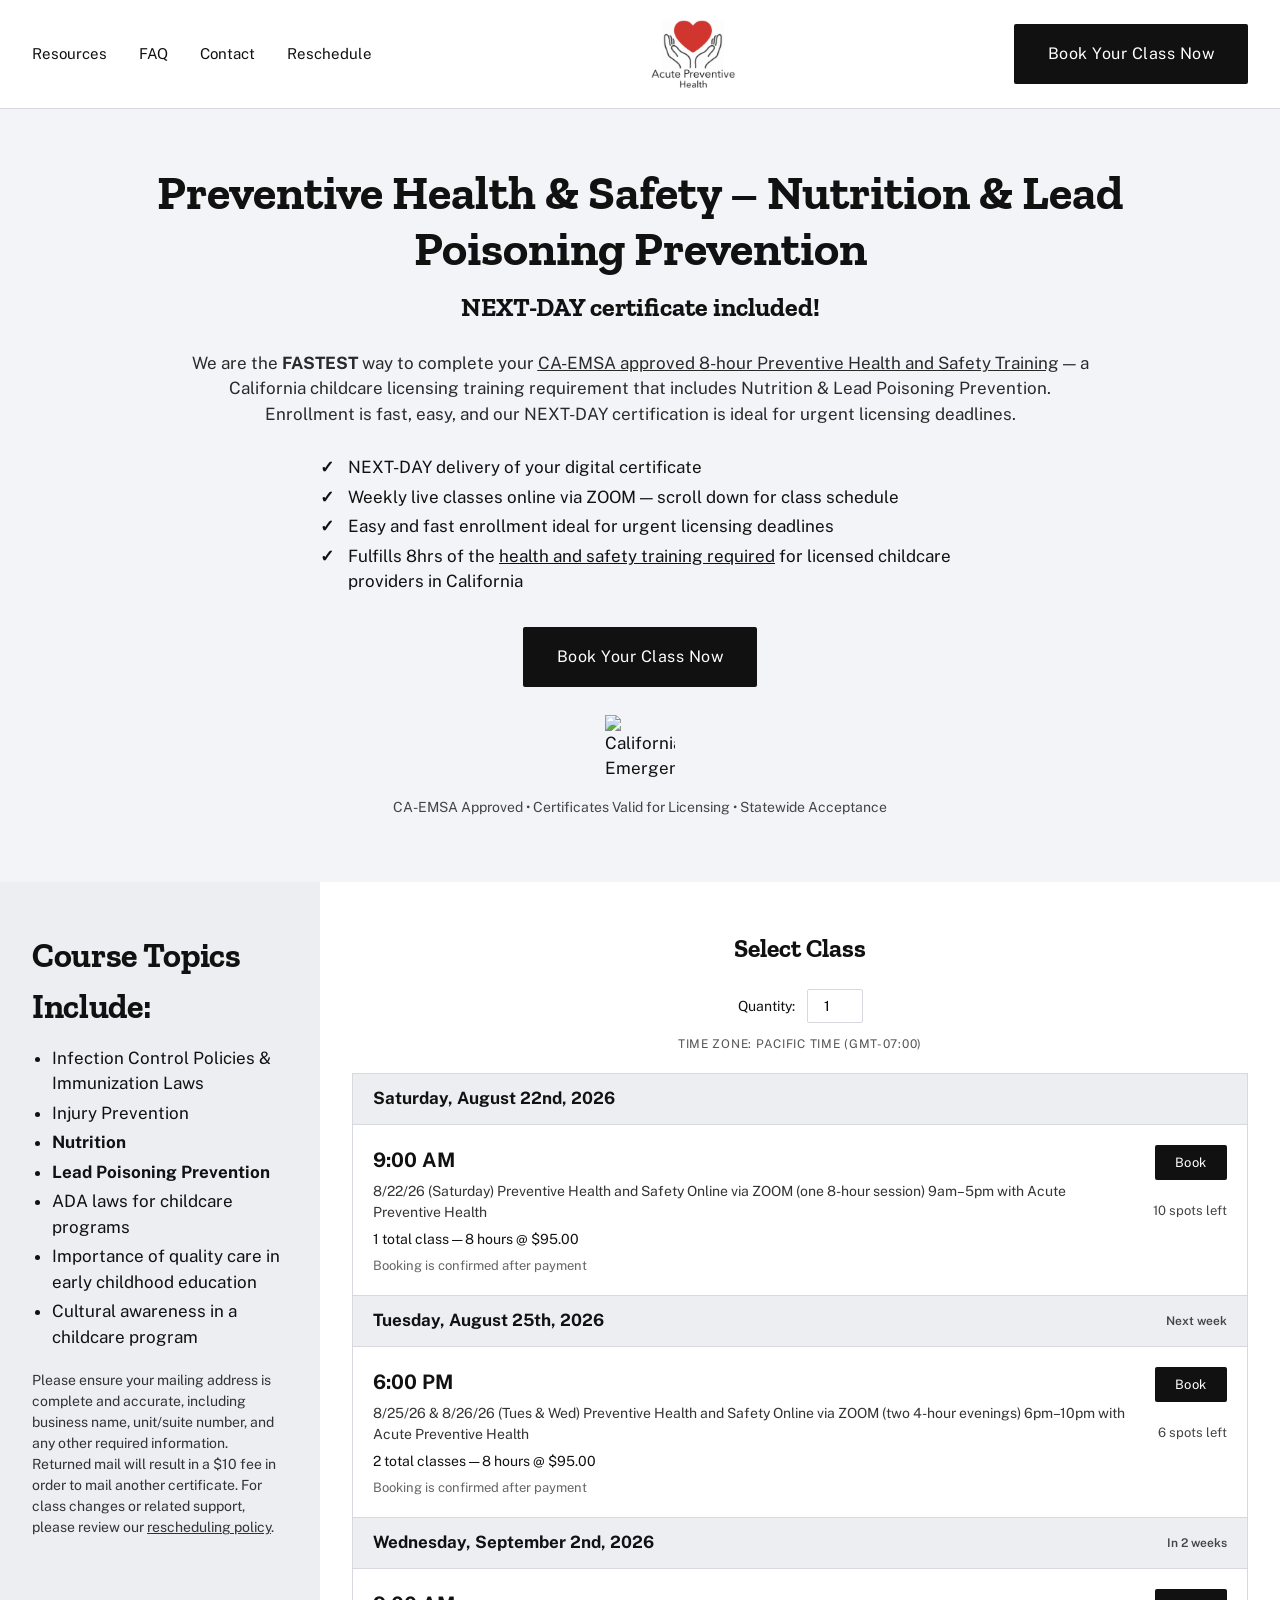
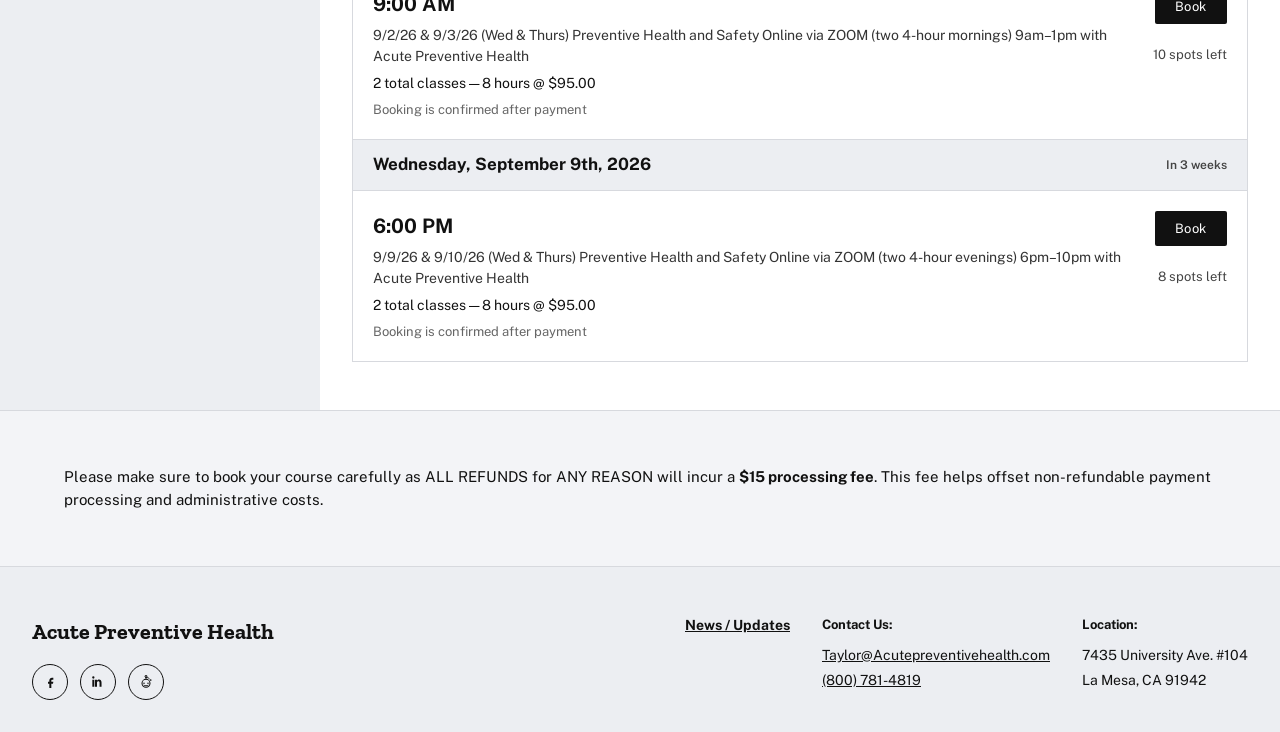
==== commit 05fae699: "updated files according to client requirements" ====
--- a/index.html
+++ b/index.html
@@ -5,6 +5,9 @@
 <meta name="viewport" content="width=device-width, initial-scale=1.0">
 <title>Preventive Health & Safety Training | Acute Preventive Health</title>
 <meta name="description" content="CA-EMSA approved 8-hour Preventive Health and Safety training for California childcare providers. Next-day digital certificate. Weekly live classes online via Zoom.">
+<link rel="preconnect" href="https://fonts.googleapis.com">
+<link rel="preconnect" href="https://fonts.gstatic.com" crossorigin>
+<link href="https://fonts.googleapis.com/css2?family=Zilla+Slab:wght@400;600;700&family=Public+Sans:wght@400;500;600;700&display=swap" rel="stylesheet">
 <link rel="stylesheet" href="styles.css">
 </head>
 <body>
@@ -47,7 +50,7 @@
       <div class="hero-cta">
         <a href="#book" class="btn">Book Your Class Now</a>
       </div>
-      <img class="badge" src="assets/emsa-badge.webp" alt="CA-EMSA Approved seal">
+      <img class="badge" src="https://images.squarespace-cdn.com/content/v1/69419876b13cc5668bdd29d0/1765906553653-V37QX1YGBFEN3CLXF6TJ/california-emsa-logo-preventive-health-safety-training-childcare-providers?format=300w" alt="California Emergency Medical Services Authority EMSA logo with Star of Life symbol for Preventive Health and Safety Training for Childcare Providers" width="223" height="223" loading="lazy">
       <p class="trust-line">CA-EMSA Approved &bull; Certificates Valid for Licensing &bull; Statewide Acceptance</p>
     </div>
   </section>
--- a/styles.css
+++ b/styles.css
@@ -11,9 +11,9 @@
   --red: #d0342c;
   --focus: #2563eb;
   --radius: 2px;
-  --container: 1180px;
-  --font-display: Georgia, 'Times New Roman', serif;
-  --font-body: -apple-system, BlinkMacSystemFont, 'Segoe UI', Helvetica, Arial, sans-serif;
+  --container: 1340px;
+  --font-display: 'Zilla Slab', Georgia, 'Times New Roman', serif;
+  --font-body: 'Public Sans', -apple-system, BlinkMacSystemFont, 'Segoe UI', Helvetica, Arial, sans-serif;
 }
 
 * { box-sizing: border-box; }
@@ -26,7 +26,9 @@
   color: var(--ink);
   background: var(--paper);
   line-height: 1.5;
+  font-size: 17px;
   -webkit-font-smoothing: antialiased;
+  overflow-x: hidden;
 }
 
 a { color: inherit; }
@@ -96,13 +98,14 @@
 }
 
 .brand-mark {
-  width: 56px;
+  width: 84px;
   height: auto;
 }
 
 .brand-name {
   font-family: var(--font-display);
-  font-size: 13px;
+  font-weight: 600;
+  font-size: 15px;
   letter-spacing: 0.02em;
   text-align: center;
   line-height: 1.2;
@@ -113,9 +116,9 @@
   background: var(--ink);
   color: var(--paper);
   text-decoration: none;
-  font-size: 14px;
+  font-size: 16px;
   letter-spacing: 0.03em;
-  padding: 14px 22px;
+  padding: 18px 34px;
   border: none;
   border-radius: var(--radius);
   cursor: pointer;
@@ -124,6 +127,15 @@
 
 .btn:hover { background: #333; }
 
+@media (max-width: 640px) {
+  .brand-mark { width: 70px; }
+  .brand-name { font-size: 13px; }
+  .btn {
+    font-size: 14px;
+    padding: 14px 22px;
+  }
+}
+
 .nav-toggle {
   display: none;
 }
@@ -139,23 +151,23 @@
 .hero h1 {
   font-family: var(--font-display);
   font-weight: 700;
-  font-size: clamp(28px, 4vw, 42px);
-  line-height: 1.2;
-  max-width: 900px;
+  font-size: clamp(30px, 4.6vw, 48px);
+  line-height: 1.15;
+  max-width: 1100px;
   margin: 0 auto 12px;
 }
 
 .hero .subhead {
   font-family: var(--font-display);
   font-weight: 700;
-  font-size: clamp(18px, 2.4vw, 24px);
+  font-size: clamp(19px, 2.6vw, 26px);
   margin: 0 0 24px;
 }
 
 .hero p.lede {
-  max-width: 780px;
+  max-width: 900px;
   margin: 0 auto 28px;
-  font-size: 16px;
+  font-size: 17px;
   color: #2a2a2a;
 }
 
@@ -163,13 +175,13 @@
   list-style: none;
   padding: 0;
   margin: 0 auto 32px;
-  max-width: 620px;
+  max-width: 640px;
   text-align: left;
-  font-size: 16px;
+  font-size: 17px;
 }
 
 .checklist li {
-  margin-bottom: 10px;
+  margin-bottom: 4px;
   padding-left: 28px;
   position: relative;
 }
@@ -186,13 +198,16 @@
 }
 
 .badge {
-  width: 64px;
+  width: 70px;
+  height: 70px;
   margin: 0 auto 12px;
+  display: block;
 }
 
 .trust-line {
   font-size: 14px;
   color: #444;
+  margin: 0;
 }
 
 /* ---------- Booking section ---------- */
@@ -209,17 +224,19 @@
 }
 
 .booking-side h2 {
-  font-size: 15px;
-  text-transform: none;
-  margin-top: 0;
+  font-family: var(--font-display);
+  font-weight: 700;
+  font-size: 34px;
+  letter-spacing: -0.01em;
+  margin: 0 0 14px;
 }
 
 .booking-side ul {
   padding-left: 20px;
-  margin: 0 0 32px;
-}
-
-.booking-side ul li { margin-bottom: 8px; }
+  margin: 0 0 20px;
+}
+
+.booking-side ul li { margin-bottom: 4px; }
 
 .side-note {
   font-size: 14px;
@@ -534,6 +551,29 @@
 .checkout-mock {
   background: var(--paper);
   border-radius: 6px;
+  position: relative;
+  filter: saturate(0.85);
+}
+
+.checkout-mock .example-flag {
+  position: absolute;
+  top: -14px;
+  right: -14px;
+  background: var(--red);
+  color: #fff;
+  font-size: 11px;
+  font-weight: 700;
+  letter-spacing: 0.08em;
+  text-transform: uppercase;
+  padding: 6px 12px;
+  border-radius: 4px;
+  transform: rotate(4deg);
+  box-shadow: 0 2px 6px rgba(0,0,0,0.2);
+  z-index: 2;
+}
+
+.checkout-mock * {
+  pointer-events: none;
 }
 
 .checkout-mock .checkout-topbar {
@@ -729,6 +769,20 @@
   .checkout-mock .checkout-grid {
     grid-template-columns: 1fr;
   }
+  .checkout-mock .checkout-topbar {
+    flex-direction: column;
+    align-items: flex-start;
+    gap: 8px;
+  }
+  .checkout-mock .checkout-back {
+    position: static;
+  }
+  .checkout-mock .example-flag {
+    top: -10px;
+    right: -8px;
+    font-size: 10px;
+    padding: 5px 10px;
+  }
 }
 
 .reschedule-info h2 {
@@ -800,6 +854,10 @@
   .reschedule-layout {
     grid-template-columns: 1fr;
   }
+  /* On mobile, show "Select Class" + the schedule before the Course
+     Topics sidebar, so people land on the actionable part first. */
+  .booking .booking-main { order: 1; }
+  .booking .booking-side { order: 2; }
   .footer-grid {
     grid-template-columns: 1fr 1fr;
   }
